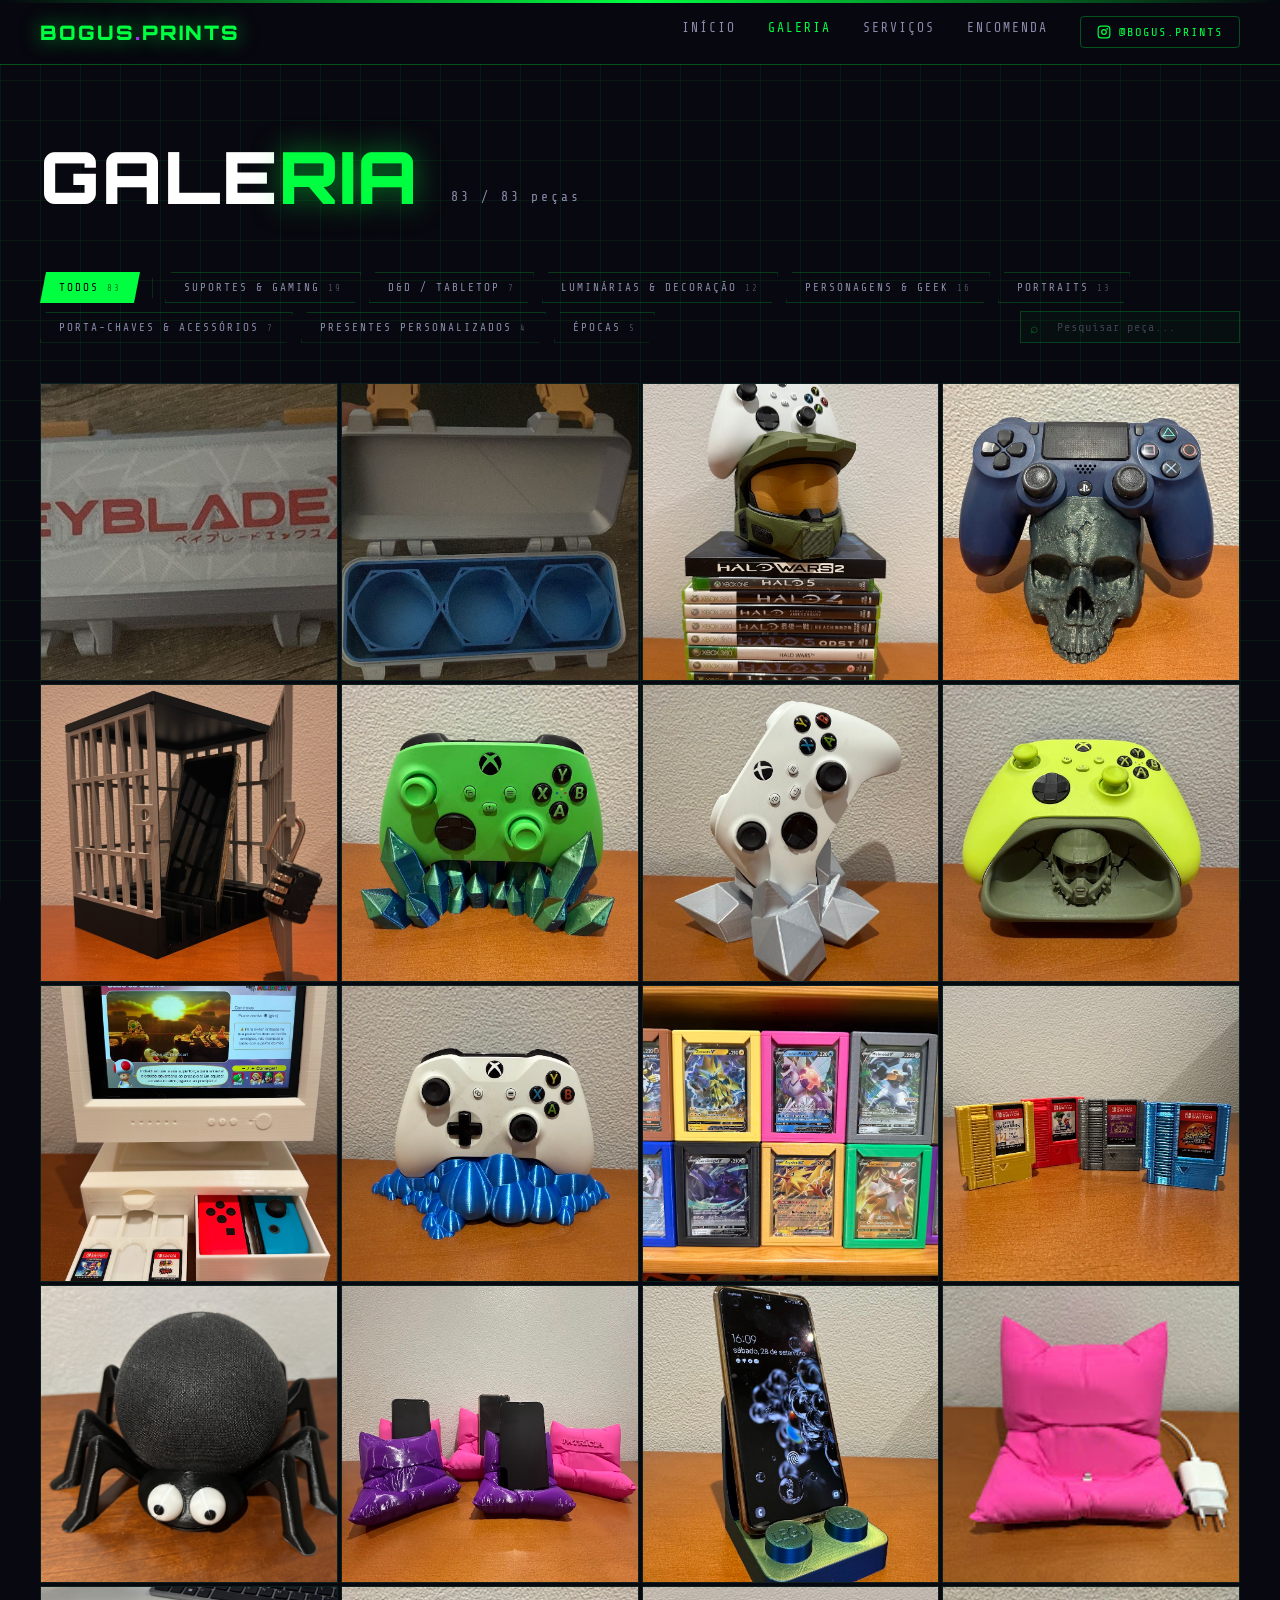
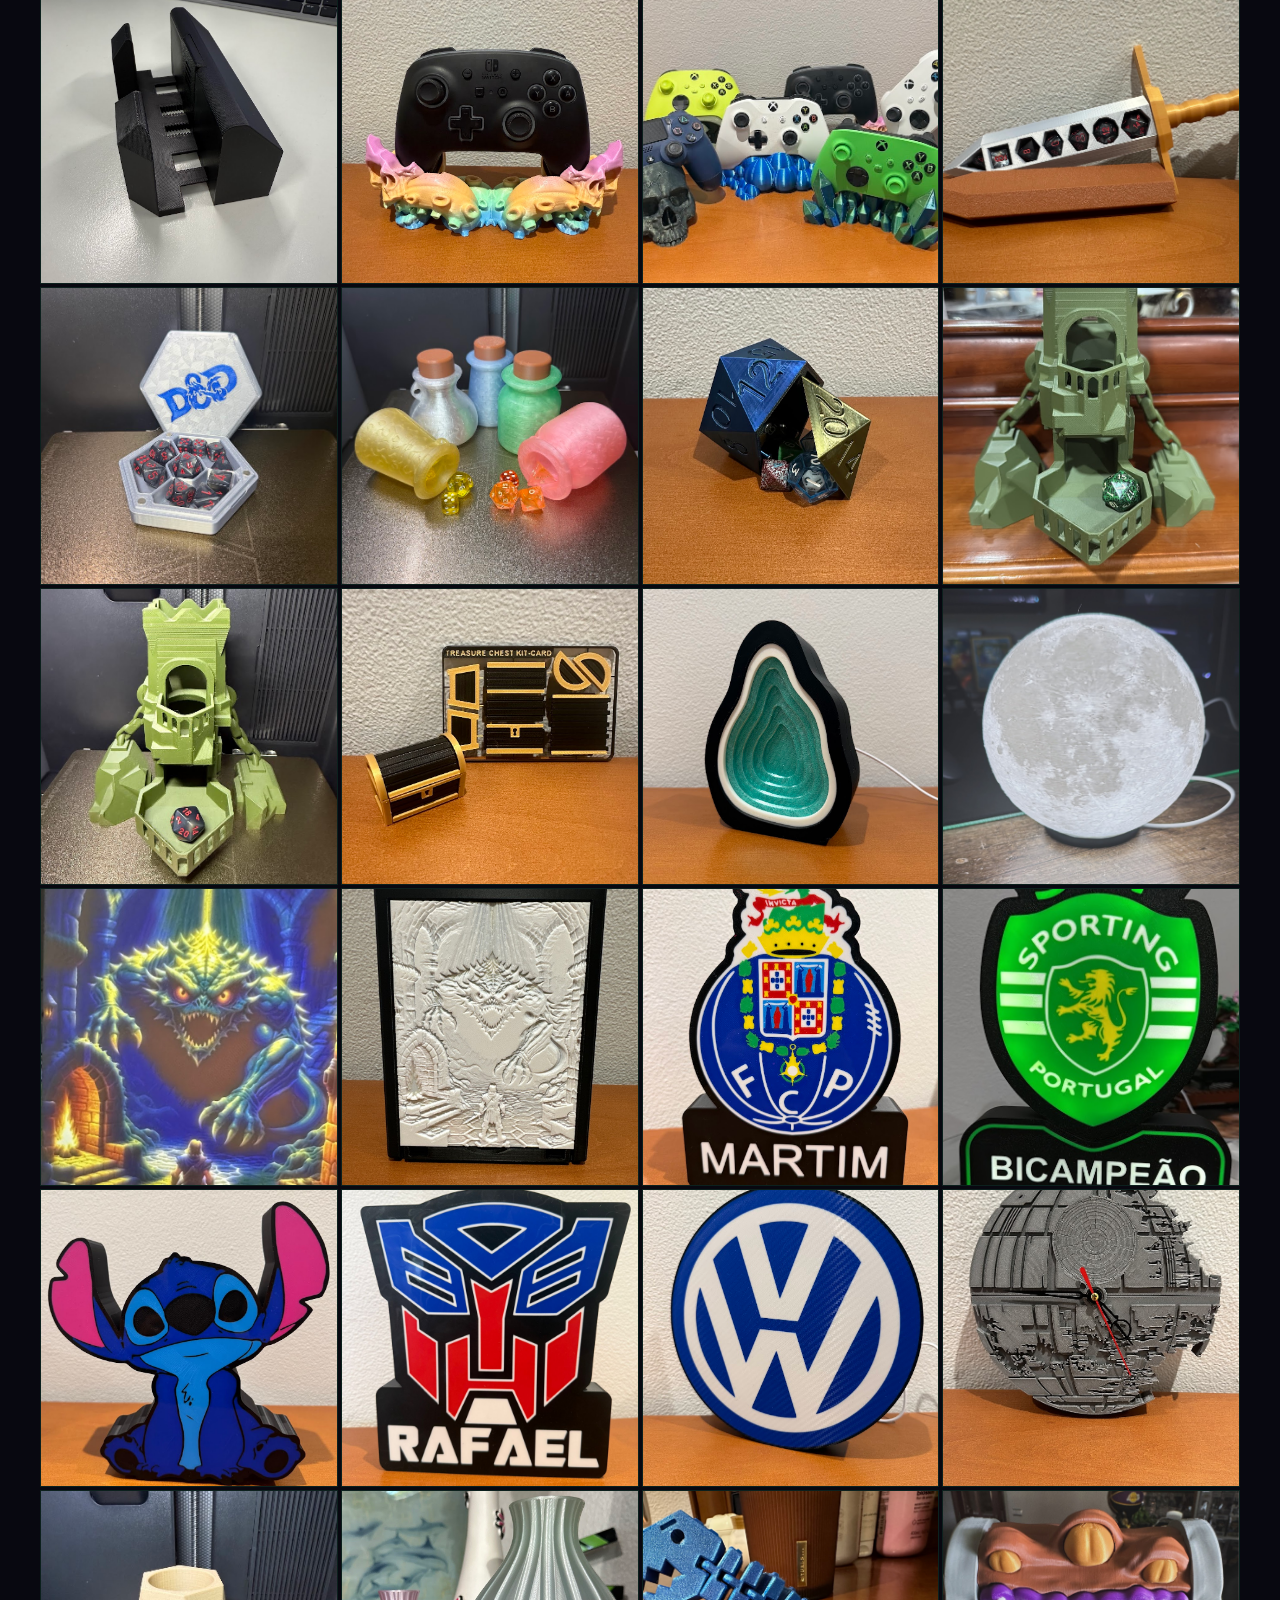
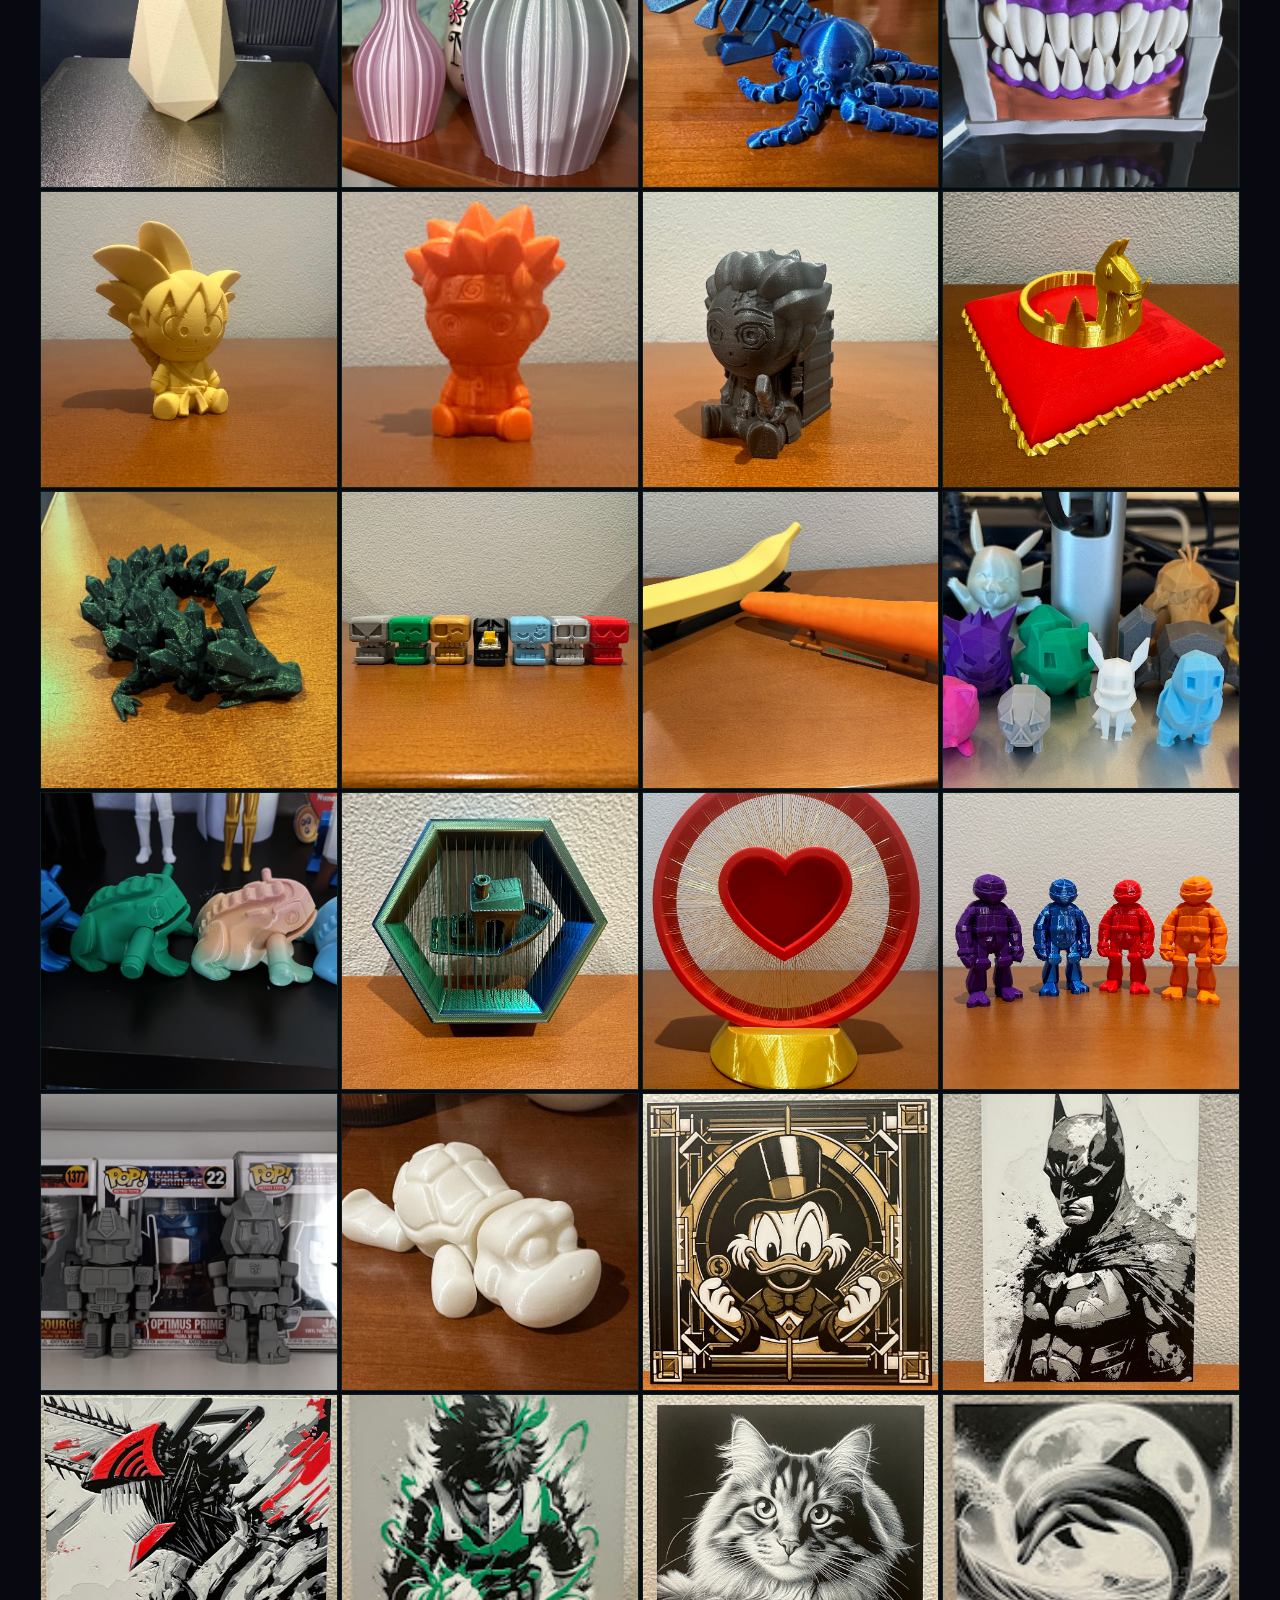
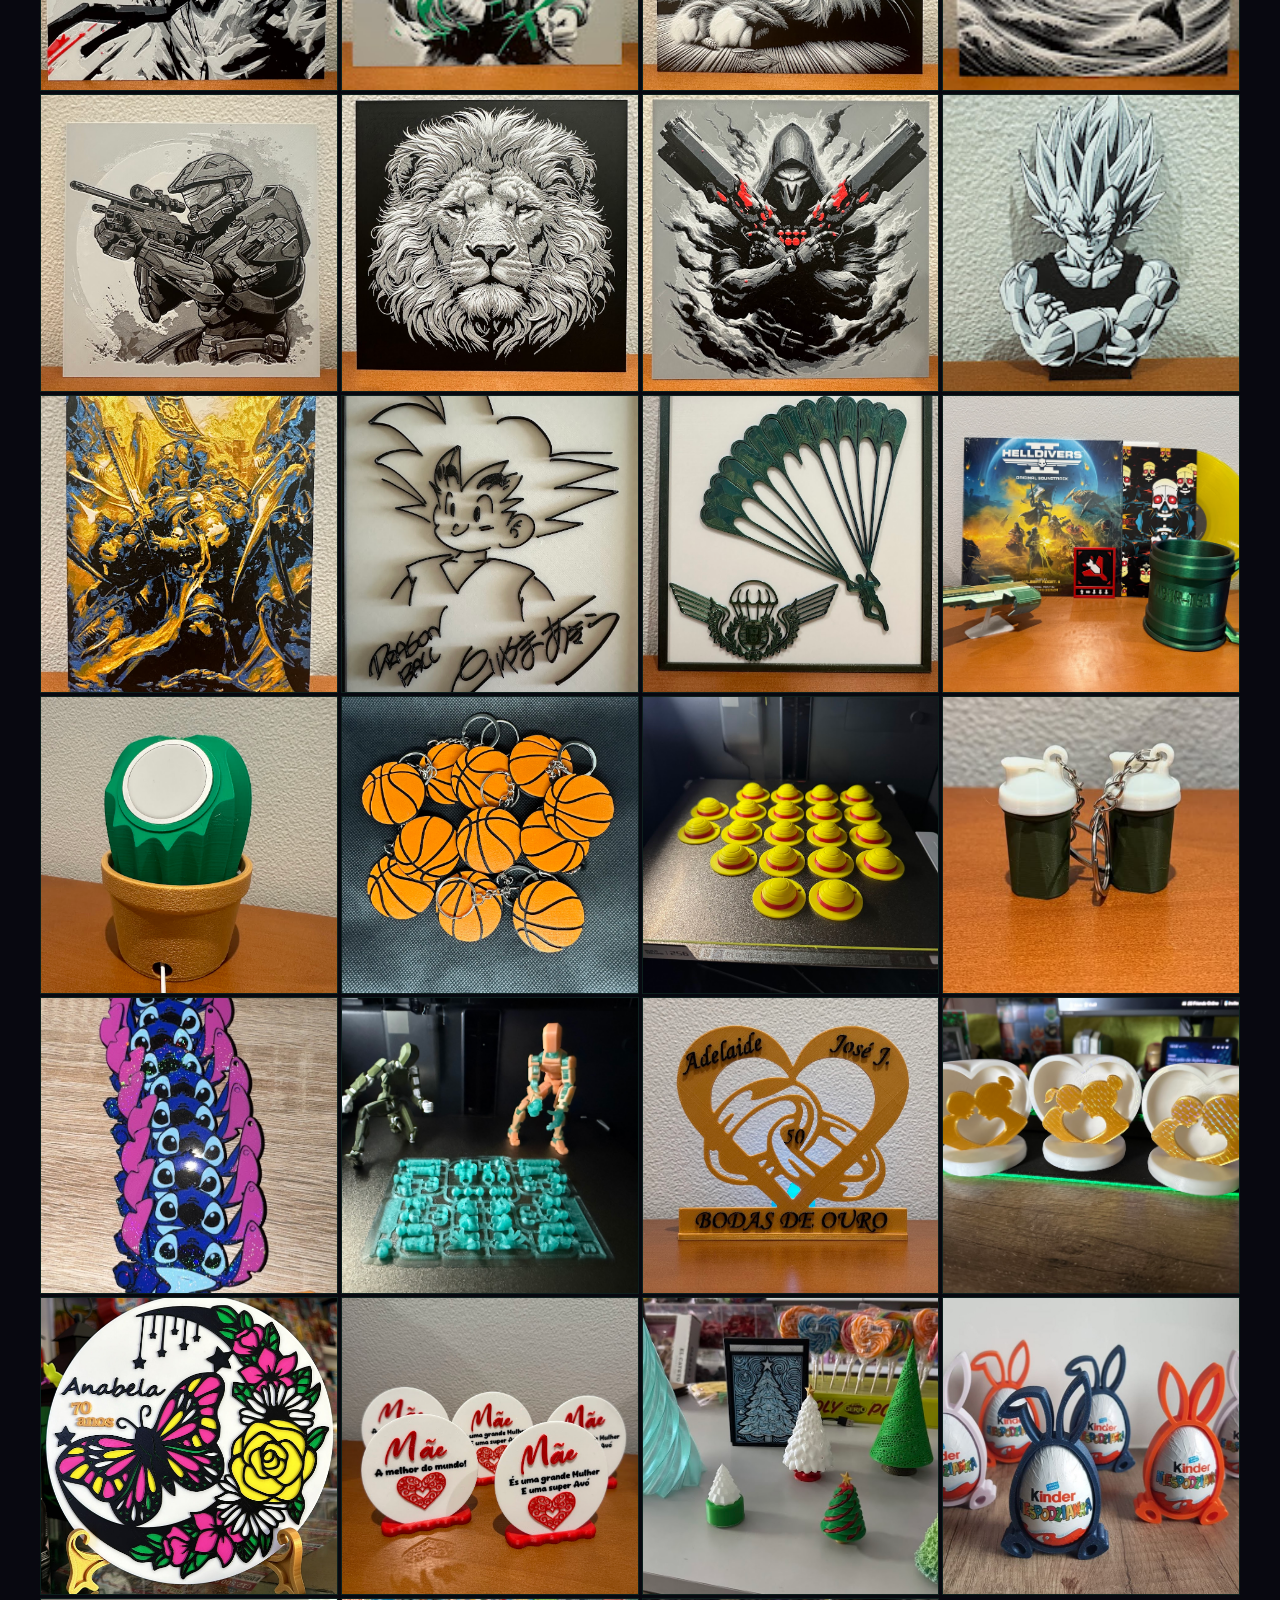
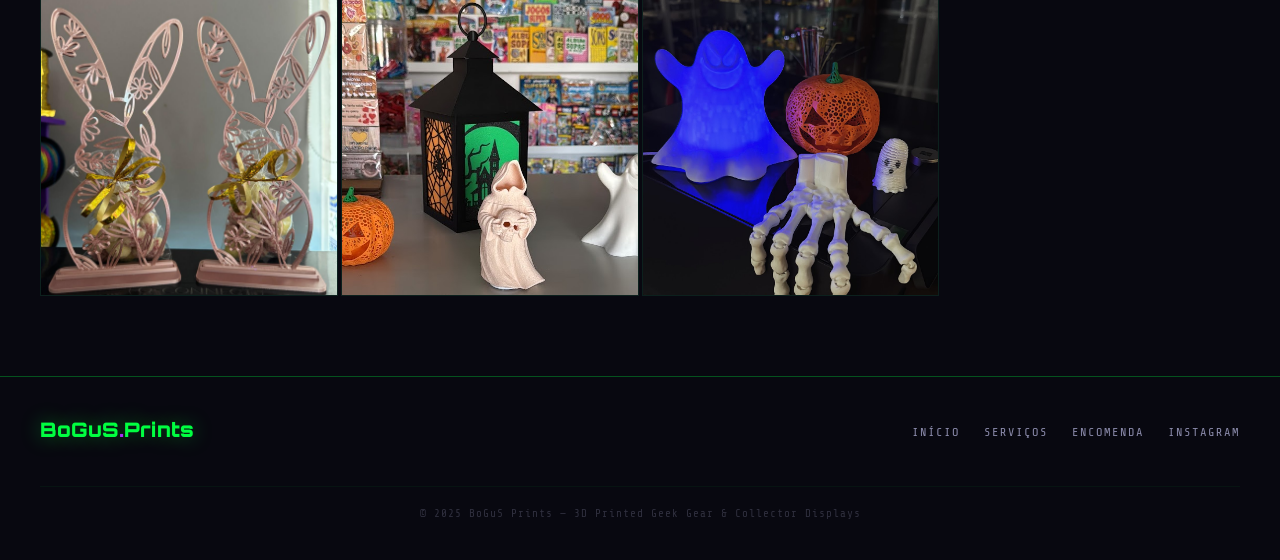
==== galeria.html @ c8125f7d "up" ====
<!DOCTYPE html>
<html lang="pt">
<head>
<meta charset="UTF-8">
<meta name="viewport" content="width=device-width, initial-scale=1.0">
<meta name="description" content="BoGuS Prints — Galeria completa de peças 3D. Suportes, luminárias, personagens, D&D e muito mais.">
<title>Galeria — BoGuS Prints</title>
<link href="https://fonts.googleapis.com/css2?family=Orbitron:wght@400;700;900&family=Share+Tech+Mono&family=Exo+2:wght@300;400;600&display=swap" rel="stylesheet">
<style>
  :root {
    --neon-green: #00FF41;
    --neon-purple: #B026FF;
    --dark-bg: #080810;
    --card-bg: #0d0d1a;
    --grid-color: rgba(0,255,65,0.07);
    --border-glow: rgba(0,255,65,0.3);
    --text-dim: #8a8aaa;
  }
  * { margin:0; padding:0; box-sizing:border-box; }
  html { scroll-behavior: smooth; }
  body {
    background: var(--dark-bg); color: #e0e0e0;
    font-family: 'Exo 2', sans-serif; min-height: 100vh; overflow-x: hidden;
  }
  body::before {
    content: ''; position: fixed; top:0; left:0; width:100%; height:100%;
    background-image: linear-gradient(var(--grid-color) 1px, transparent 1px), linear-gradient(90deg, var(--grid-color) 1px, transparent 1px);
    background-size: 40px 40px; pointer-events: none; z-index: 0;
  }
  body::after {
    content: ''; position: fixed; top:0; left:0; width:100%; height:3px;
    background: linear-gradient(90deg, transparent, var(--neon-green), transparent);
    animation: scan 4s linear infinite; pointer-events: none; z-index: 999;
  }
  @keyframes scan { 0%{top:0;opacity:1} 90%{opacity:.6} 100%{top:100vh;opacity:0} }

  /* NAV */
  nav {
    position: fixed; top:0; width:100%;
    display:flex; justify-content:space-between; align-items:center;
    padding:16px 40px; background:rgba(8,8,16,.92);
    border-bottom:1px solid var(--border-glow); backdrop-filter:blur(10px); z-index:100;
  }
  .nav-logo { font-family:'Orbitron',monospace; font-weight:900; font-size:20px; color:var(--neon-green); text-shadow:0 0 20px rgba(0,255,65,.6); letter-spacing:2px; text-decoration:none; }
  .nav-logo span { color:var(--neon-purple); }
  nav ul { display:flex; list-style:none; gap:32px; }
  nav a { font-family:'Share Tech Mono',monospace; color:var(--text-dim); text-decoration:none; font-size:13px; letter-spacing:2px; text-transform:uppercase; transition:color .2s; }
  nav a:hover, nav a.active { color:var(--neon-green); }
  .nav-ig { display:flex; align-items:center; gap:8px; padding:8px 16px; border:1px solid var(--border-glow); border-radius:4px; color:var(--neon-green) !important; font-size:12px !important; transition:background .2s !important; }
  .nav-ig:hover { background:rgba(0,255,65,.08) !important; }

  /* PAGE HEADER */
  .page-header {
    position:relative; z-index:1;
    padding:140px 40px 60px;
    max-width:1400px; margin:0 auto;
    display:flex; align-items:flex-end; gap:32px; flex-wrap:wrap;
  }
  .page-title { font-family:'Orbitron',monospace; font-weight:900; font-size:clamp(36px,6vw,72px); color:#fff; letter-spacing:2px; text-transform:uppercase; line-height:1; }
  .page-title span { color:var(--neon-green); text-shadow:0 0 30px rgba(0,255,65,.5); }
  .page-count { font-family:'Share Tech Mono',monospace; font-size:13px; color:var(--text-dim); letter-spacing:3px; padding-bottom:8px; }

  /* FILTROS */
  .filters-wrap {
    position:relative; z-index:1;
    max-width:1400px; margin:0 auto; padding:0 40px 40px;
    display:flex; gap:8px; flex-wrap:wrap; align-items:center;
  }
  .filter-btn {
    font-family:'Share Tech Mono',monospace; font-size:11px; letter-spacing:2px; text-transform:uppercase;
    padding:8px 18px; background:transparent; border:1px solid rgba(0,255,65,.2);
    color:var(--text-dim); cursor:pointer; transition:all .2s; white-space:nowrap;
    clip-path:polygon(6px 0%,100% 0%,calc(100% - 6px) 100%,0% 100%);
  }
  .filter-btn:hover { border-color:var(--border-glow); color:var(--neon-green); }
  .filter-btn.active { background:var(--neon-green); color:#000; border-color:var(--neon-green); }
  .filter-sep { width:1px; height:20px; background:rgba(0,255,65,.15); margin:0 4px; }
  .search-wrap { margin-left:auto; position:relative; }
  .search-input {
    font-family:'Share Tech Mono',monospace; font-size:12px; letter-spacing:1px;
    padding:8px 16px 8px 36px; background:rgba(0,255,65,.03);
    border:1px solid rgba(0,255,65,.2); color:#e0e0e0; outline:none;
    transition:border-color .2s; width:220px;
  }
  .search-input:focus { border-color:var(--border-glow); background:rgba(0,255,65,.05); }
  .search-input::placeholder { color:rgba(138,138,170,.4); }
  .search-icon { position:absolute; left:10px; top:50%; transform:translateY(-50%); color:rgba(0,255,65,.4); font-size:14px; pointer-events:none; }

  /* GRID */
  .gallery-wrap { position:relative; z-index:1; max-width:1400px; margin:0 auto; padding:0 40px 80px; }
  .gallery-grid {
    display:grid;
    grid-template-columns:repeat(auto-fill, minmax(280px,1fr));
    gap:3px;
  }
  .gallery-item {
    position:relative; background:var(--card-bg);
    border:1px solid rgba(0,255,65,.08);
    aspect-ratio:1; overflow:hidden; cursor:zoom-in;
    transition:border-color .3s, transform .2s;
  }
  .gallery-item:hover { border-color:var(--border-glow); z-index:2; }
  .gallery-item img { width:100%; height:100%; object-fit:cover; display:block; transition:transform .4s; }
  .gallery-item:hover img { transform:scale(1.07); }
  .gallery-overlay {
    position:absolute; inset:0; background:rgba(8,8,16,.88);
    display:flex; flex-direction:column; align-items:center; justify-content:center; gap:6px;
    opacity:0; transition:opacity .3s;
  }
  .gallery-item:hover .gallery-overlay { opacity:1; }
  .overlay-cat {
    font-family:'Share Tech Mono',monospace; font-size:10px;
    color:var(--neon-purple); letter-spacing:3px; text-transform:uppercase;
  }
  .overlay-title {
    font-family:'Orbitron',monospace; font-size:13px;
    color:var(--neon-green); letter-spacing:1px; text-transform:uppercase;
    text-align:center; padding:0 16px;
  }
  .overlay-hint { font-family:'Share Tech Mono',monospace; font-size:10px; color:rgba(138,138,170,.5); letter-spacing:1px; margin-top:6px; }

  /* SEM RESULTADOS */
  .no-results {
    grid-column:1/-1; display:flex; flex-direction:column;
    align-items:center; justify-content:center; padding:80px 20px; gap:16px;
  }
  .no-results-icon { font-family:'Orbitron',monospace; font-size:40px; color:rgba(0,255,65,.1); }
  .no-results-text { font-family:'Share Tech Mono',monospace; font-size:13px; color:var(--text-dim); letter-spacing:2px; text-transform:uppercase; }

  /* LIGHTBOX */
  .lightbox {
    display:none; position:fixed; inset:0; z-index:500;
    background:rgba(8,8,16,.97); align-items:center; justify-content:center; flex-direction:column; gap:24px;
  }
  .lightbox.open { display:flex; }
  .lightbox-img-wrap { position:relative; max-width:90vw; max-height:78vh; }
  .lightbox img { max-width:90vw; max-height:78vh; object-fit:contain; border:1px solid var(--border-glow); display:block; }
  .lightbox-nav {
    position:absolute; top:50%; transform:translateY(-50%);
    background:rgba(8,8,16,.8); border:1px solid var(--border-glow);
    color:var(--neon-green); font-size:20px; padding:12px 16px;
    cursor:pointer; transition:background .2s; font-family:'Orbitron',monospace;
  }
  .lightbox-nav:hover { background:rgba(0,255,65,.1); }
  .lightbox-prev { left:-56px; }
  .lightbox-next { right:-56px; }
  .lightbox-info { text-align:center; }
  .lightbox-title { font-family:'Orbitron',monospace; font-size:16px; color:var(--neon-green); letter-spacing:2px; text-transform:uppercase; }
  .lightbox-cat { font-family:'Share Tech Mono',monospace; font-size:12px; color:var(--neon-purple); letter-spacing:2px; text-transform:uppercase; margin-top:4px; }
  .lightbox-counter { font-family:'Share Tech Mono',monospace; font-size:11px; color:var(--text-dim); letter-spacing:2px; margin-top:4px; }
  .lightbox-close { position:absolute; top:24px; right:32px; font-family:'Orbitron',monospace; font-size:20px; color:var(--text-dim); cursor:pointer; background:none; border:none; transition:color .2s; z-index:10; }
  .lightbox-close:hover { color:var(--neon-green); }

  /* FOOTER */
  footer {
    position:relative; z-index:1; border-top:1px solid var(--border-glow);
    padding:40px; display:flex; justify-content:space-between; align-items:center; flex-wrap:wrap; gap:24px;
  }
  .footer-logo { font-family:'Orbitron',monospace; font-weight:900; font-size:20px; color:var(--neon-green); text-shadow:0 0 20px rgba(0,255,65,.4); text-decoration:none; }
  .footer-logo span { color:var(--neon-purple); }
  .footer-links { display:flex; gap:24px; list-style:none; flex-wrap:wrap; }
  .footer-links a { font-family:'Share Tech Mono',monospace; font-size:12px; color:var(--text-dim); text-decoration:none; letter-spacing:2px; text-transform:uppercase; transition:color .2s; }
  .footer-links a:hover { color:var(--neon-green); }
  .footer-copy { font-family:'Share Tech Mono',monospace; font-size:11px; color:rgba(138,138,170,.3); letter-spacing:1px; width:100%; text-align:center; margin-top:20px; border-top:1px solid rgba(0,255,65,.05); padding-top:20px; }

  @media(max-width:768px) {
    nav { padding:12px 20px; } nav ul { display:none; }
    .page-header { padding:120px 20px 40px; }
    .filters-wrap { padding:0 20px 32px; }
    .search-wrap { margin-left:0; width:100%; }
    .search-input { width:100%; }
    .gallery-wrap { padding:0 20px 60px; }
    .gallery-grid { grid-template-columns:repeat(2,1fr); }
    .lightbox-prev { left:-8px; } .lightbox-next { right:-8px; }
    footer { padding:28px 20px; }
  }
  @media(max-width:480px) {
    .gallery-grid { grid-template-columns:1fr; }
  }
</style>
</head>
<body>

<nav>
  <a href="index.html" class="nav-logo">BoGuS<span>.</span>Prints</a>
  <ul>
    <li><a href="index.html">Início</a></li>
    <li><a href="galeria.html" class="active">Galeria</a></li>
    <li><a href="index.html#servicos">Serviços</a></li>
    <li><a href="index.html#encomenda">Encomenda</a></li>
    <li>
      <a href="https://www.instagram.com/bogus.prints/" target="_blank" rel="noopener" class="nav-ig">
        <svg width="14" height="14" viewBox="0 0 24 24" fill="none" stroke="currentColor" stroke-width="2"><rect x="2" y="2" width="20" height="20" rx="5"/><circle cx="12" cy="12" r="4"/><circle cx="17.5" cy="6.5" r="1.5" fill="currentColor" stroke="none"/></svg>
        @bogus.prints
      </a>
    </li>
  </ul>
</nav>

<div class="page-header">
  <div>
    <div class="page-title">Gale<span>ria</span></div>
  </div>
  <div class="page-count" id="page-count">A carregar...</div>
</div>

<div class="filters-wrap" id="filters-wrap">
  <div class="gallery-status" style="font-family:'Share Tech Mono',monospace;font-size:12px;color:var(--text-dim);">A carregar filtros...</div>
</div>

<div class="gallery-wrap">
  <div class="gallery-grid" id="gallery-grid">
    <div style="grid-column:1/-1;padding:80px;text-align:center;font-family:'Share Tech Mono',monospace;font-size:13px;color:var(--text-dim);letter-spacing:2px;">A carregar galeria...</div>
  </div>
</div>

<footer>
  <a href="index.html" class="footer-logo">BoGuS<span>.</span>Prints</a>
  <ul class="footer-links">
    <li><a href="index.html">Início</a></li>
    <li><a href="index.html#servicos">Serviços</a></li>
    <li><a href="index.html#encomenda">Encomenda</a></li>
    <li><a href="https://www.instagram.com/bogus.prints/" target="_blank" rel="noopener">Instagram</a></li>
  </ul>
  <p class="footer-copy">© 2025 BoGuS Prints — 3D Printed Geek Gear &amp; Collector Displays</p>
</footer>

<!-- LIGHTBOX -->
<div class="lightbox" id="lightbox">
  <button class="lightbox-close" onclick="closeLightbox()">✕</button>
  <div class="lightbox-img-wrap">
    <img id="lightbox-img" src="" alt="">
    <button class="lightbox-nav lightbox-prev" onclick="navLightbox(-1)">‹</button>
    <button class="lightbox-nav lightbox-next" onclick="navLightbox(1)">›</button>
  </div>
  <div class="lightbox-info">
    <div class="lightbox-title" id="lightbox-title"></div>
    <div class="lightbox-cat" id="lightbox-cat"></div>
    <div class="lightbox-counter" id="lightbox-counter"></div>
  </div>
</div>

<script>
let todosItens = [];
let itensFiltrados = [];
let categoriaActiva = 'Todos';
let termoPesquisa = '';
let lightboxIndex = 0;

const CATEGORIAS_ORDEM = [
  'Todos',
  'Suportes & Gaming',
  'D&D / Tabletop',
  'Luminárias & Decoração',
  'Personagens & Geek',
  'Portraits',
  'Porta-chaves & Acessórios',
  'Presentes Personalizados',
  'Épocas'
];

async function init() {
  try {
    const res = await fetch('galeria.json');
    if (!res.ok) throw new Error();
    todosItens = await res.json();
  } catch {
    document.getElementById('gallery-grid').innerHTML =
      '<div style="grid-column:1/-1;padding:80px;text-align:center;font-family:\'Share Tech Mono\',monospace;font-size:13px;color:rgba(255,80,80,.6);letter-spacing:2px;">galeria.json não encontrado.</div>';
    return;
  }
  construirFiltros();
  aplicarFiltros();
}

function construirFiltros() {
  const wrap = document.getElementById('filters-wrap');
  const cats = CATEGORIAS_ORDEM.filter(c => c === 'Todos' || todosItens.some(i => i.categoria === c));

  let html = '';
  cats.forEach((cat, idx) => {
    if (idx === 1) html += '<div class="filter-sep"></div>';
    const count = cat === 'Todos' ? todosItens.length : todosItens.filter(i => i.categoria === cat).length;
    html += `<button class="filter-btn${cat === 'Todos' ? ' active' : ''}" onclick="filtrar('${cat.replace(/'/g,"\\'")}')">
      ${cat} <span style="opacity:.5;font-size:9px;">${count}</span>
    </button>`;
  });

  html += `<div class="search-wrap">
    <span class="search-icon">⌕</span>
    <input type="text" class="search-input" id="search-input" placeholder="Pesquisar peça..." oninput="pesquisar(this.value)">
  </div>`;

  wrap.innerHTML = html;
}

function filtrar(cat) {
  categoriaActiva = cat;
  document.querySelectorAll('.filter-btn').forEach(btn => {
    btn.classList.toggle('active', btn.textContent.trim().startsWith(cat));
  });
  aplicarFiltros();
}

function pesquisar(termo) {
  termoPesquisa = termo.toLowerCase().trim();
  aplicarFiltros();
}

function aplicarFiltros() {
  itensFiltrados = todosItens.filter(item => {
    const catOk = categoriaActiva === 'Todos' || item.categoria === categoriaActiva;
    const searchOk = !termoPesquisa ||
      item.titulo.toLowerCase().includes(termoPesquisa) ||
      item.categoria.toLowerCase().includes(termoPesquisa);
    return catOk && searchOk;
  });

  document.getElementById('page-count').textContent =
    itensFiltrados.length + ' / ' + todosItens.length + ' peças';

  renderGrid();
}

function renderGrid() {
  const grid = document.getElementById('gallery-grid');

  if (!itensFiltrados.length) {
    grid.innerHTML = `<div class="no-results">
      <div class="no-results-icon">◈</div>
      <div class="no-results-text">Nenhuma peça encontrada</div>
    </div>`;
    return;
  }

  grid.innerHTML = '';
  itensFiltrados.forEach((item, idx) => {
    const div = document.createElement('div');
    div.className = 'gallery-item';
    div.innerHTML = `
      <img src="img/${item.ficheiro}" alt="${item.titulo}" loading="lazy"
           onerror="this.parentElement.style.opacity='.3'">
      <div class="gallery-overlay">
        <span class="overlay-cat">${item.categoria}</span>
        <span class="overlay-title">${item.titulo}</span>
        <span class="overlay-hint">clica para ampliar</span>
      </div>`;
    div.addEventListener('click', () => abrirLightbox(idx));
    grid.appendChild(div);
  });
}

function abrirLightbox(idx) {
  lightboxIndex = idx;
  actualizarLightbox();
  document.getElementById('lightbox').classList.add('open');
  document.body.style.overflow = 'hidden';
}

function actualizarLightbox() {
  const item = itensFiltrados[lightboxIndex];
  document.getElementById('lightbox-img').src = 'img/' + item.ficheiro;
  document.getElementById('lightbox-img').alt = item.titulo;
  document.getElementById('lightbox-title').textContent = item.titulo;
  document.getElementById('lightbox-cat').textContent = item.categoria;
  document.getElementById('lightbox-counter').textContent =
    (lightboxIndex + 1) + ' / ' + itensFiltrados.length;
}

function navLightbox(dir) {
  lightboxIndex = (lightboxIndex + dir + itensFiltrados.length) % itensFiltrados.length;
  actualizarLightbox();
}

function closeLightbox() {
  document.getElementById('lightbox').classList.remove('open');
  document.getElementById('lightbox-img').src = '';
  document.body.style.overflow = '';
}

document.getElementById('lightbox').addEventListener('click', e => {
  if (e.target === document.getElementById('lightbox')) closeLightbox();
});

document.addEventListener('keydown', e => {
  if (!document.getElementById('lightbox').classList.contains('open')) return;
  if (e.key === 'Escape') closeLightbox();
  if (e.key === 'ArrowRight') navLightbox(1);
  if (e.key === 'ArrowLeft') navLightbox(-1);
});

init();
</script>
</body>
</html>
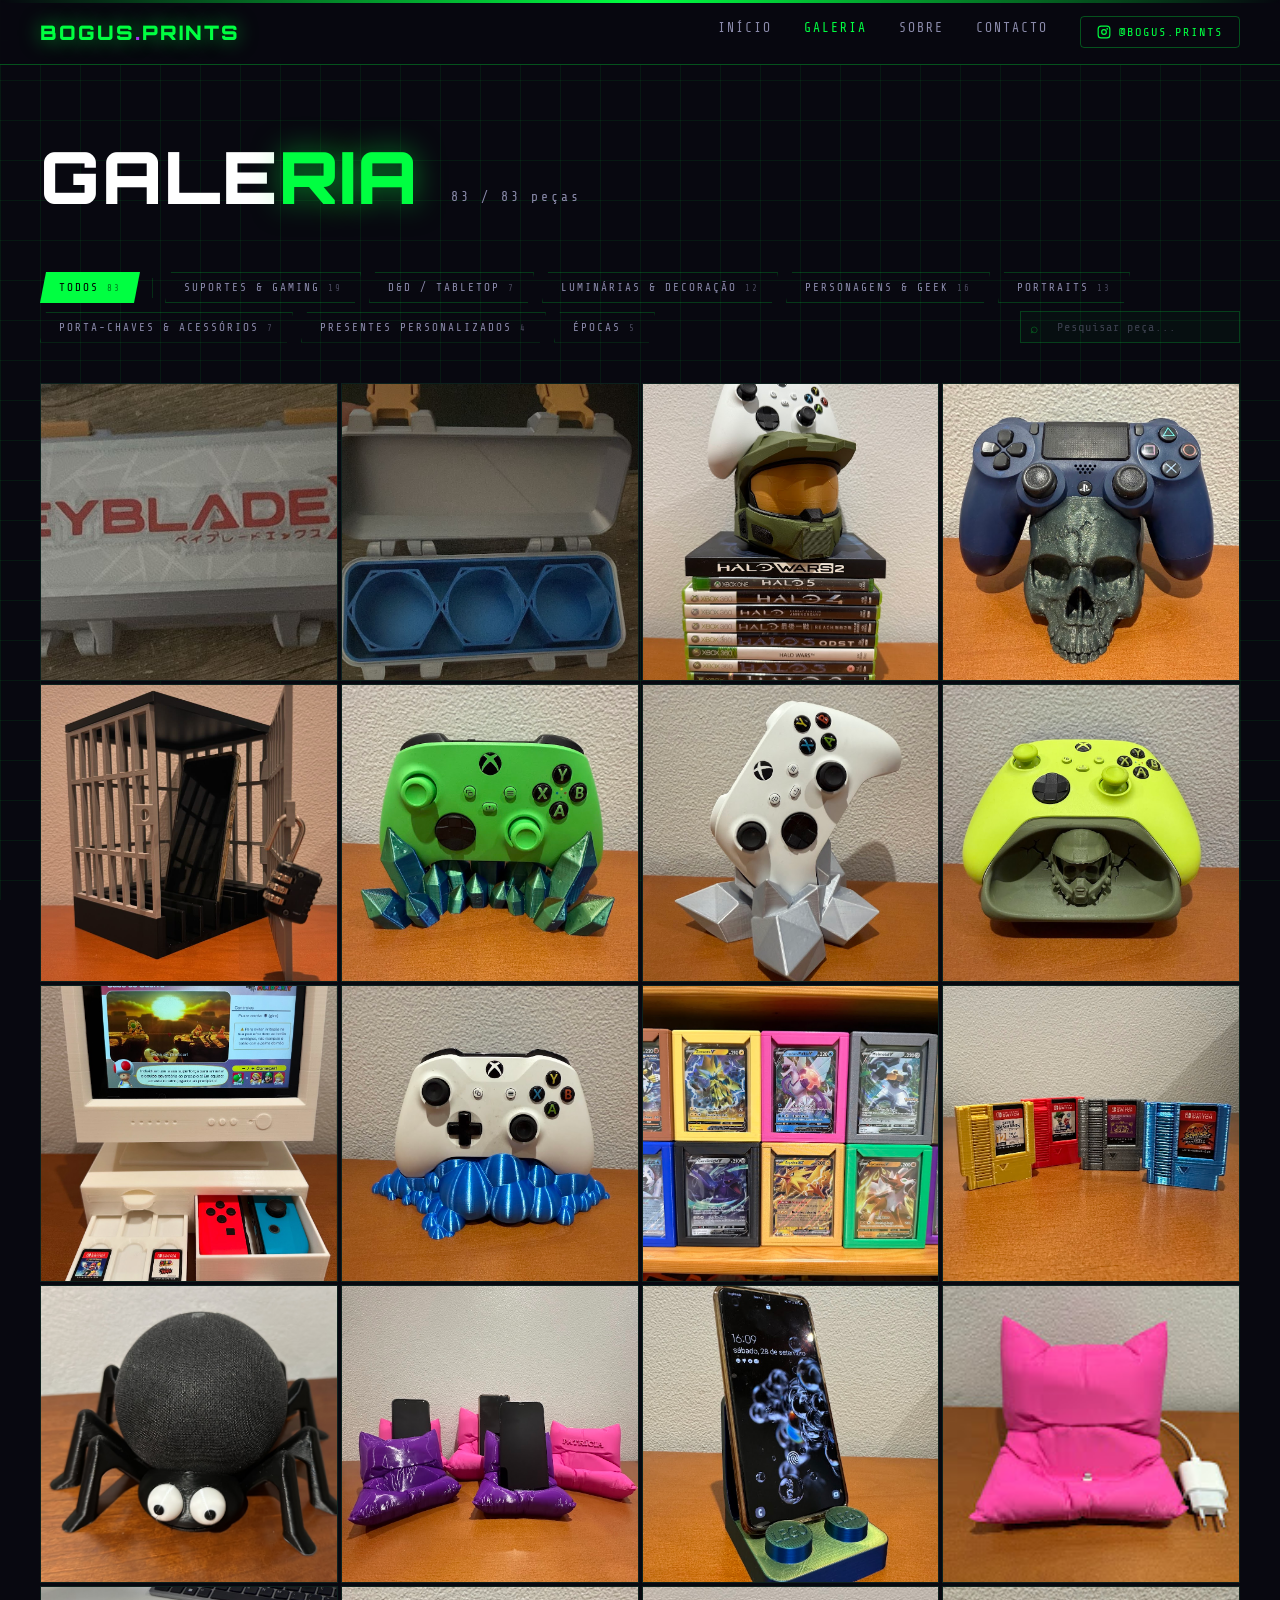
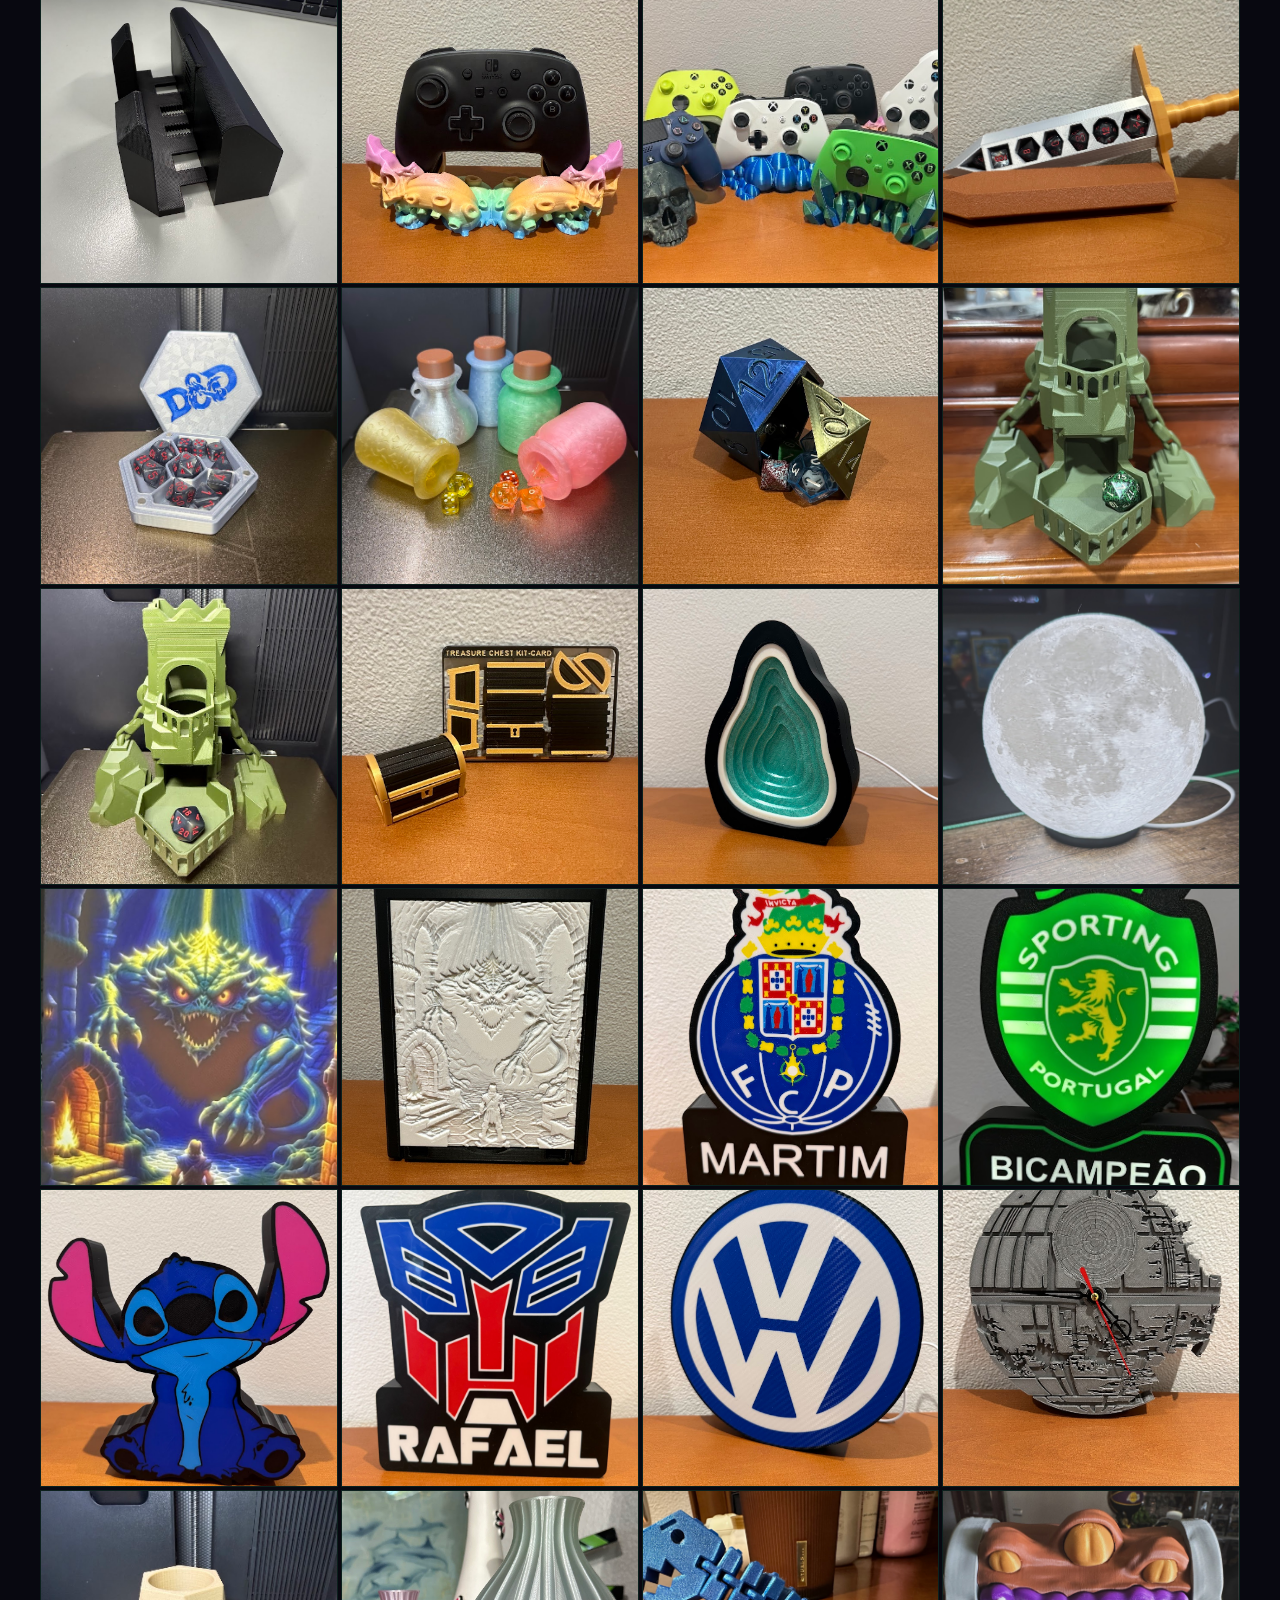
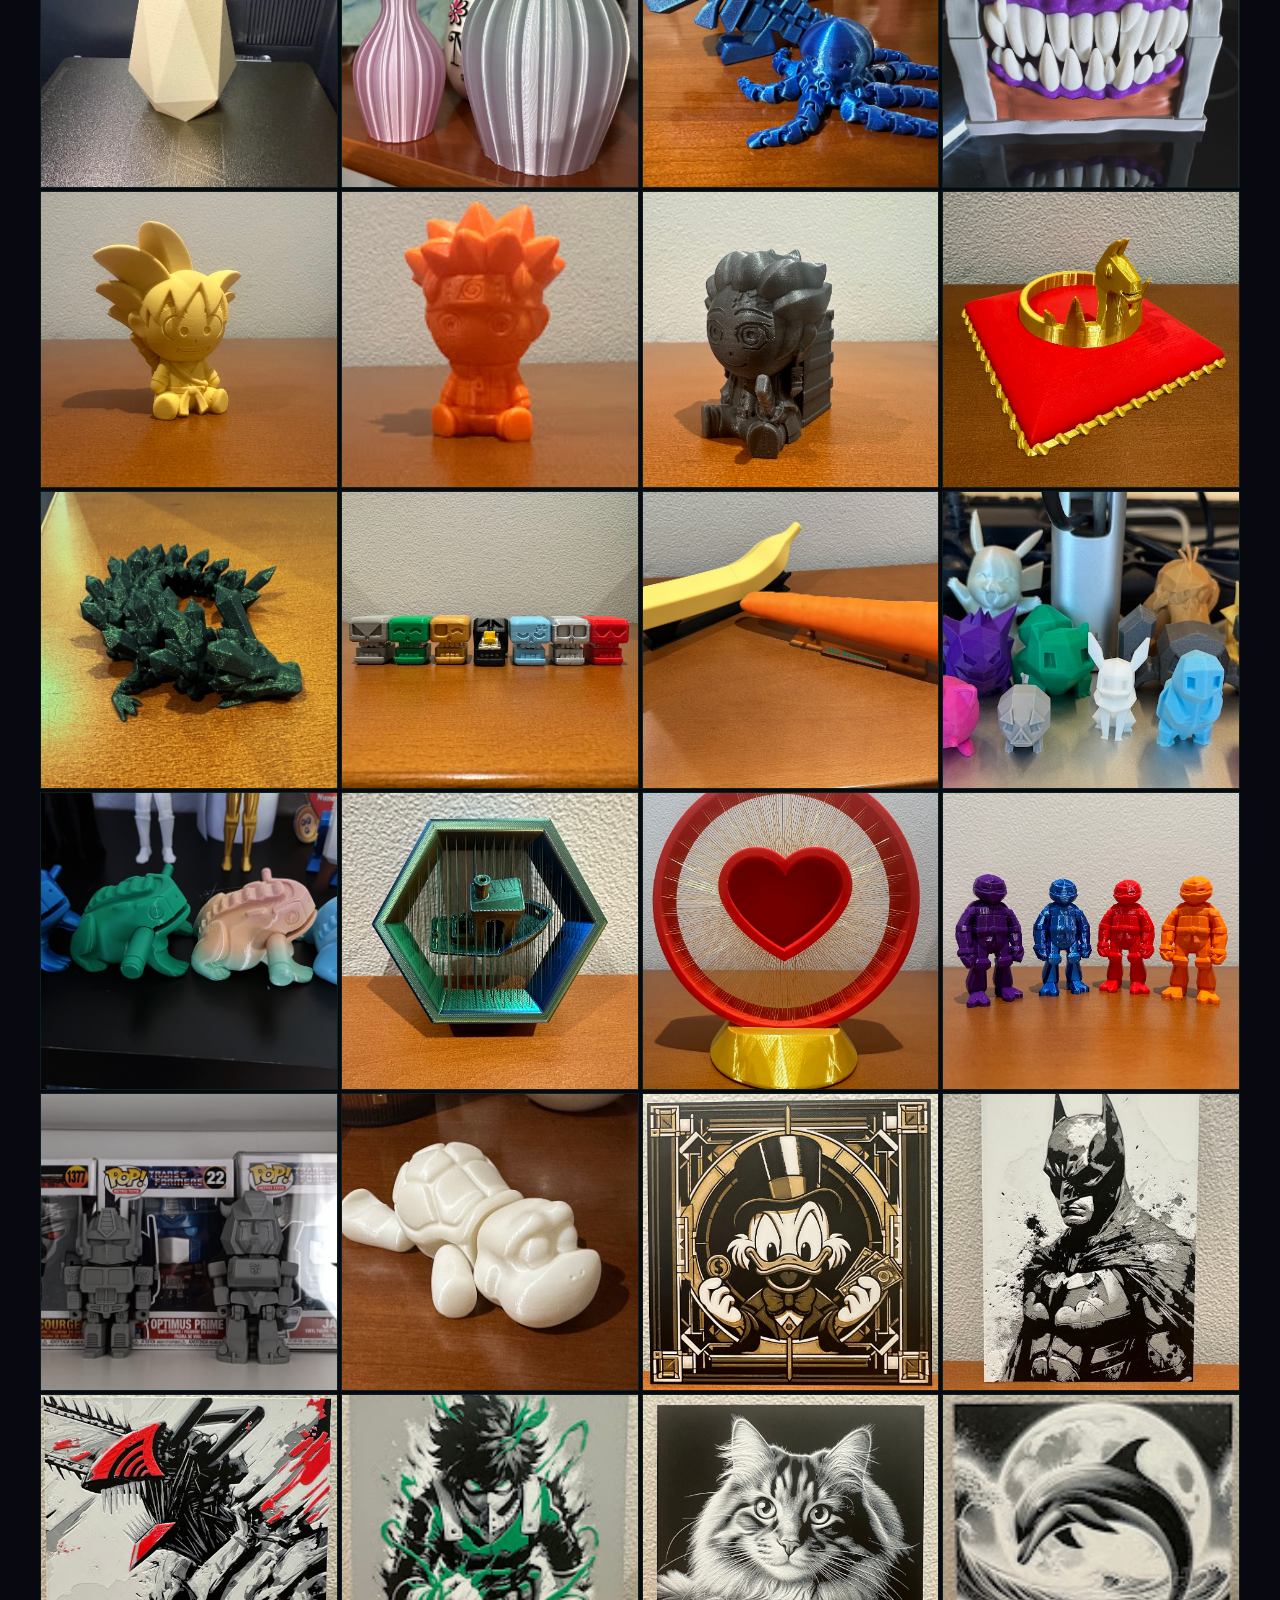
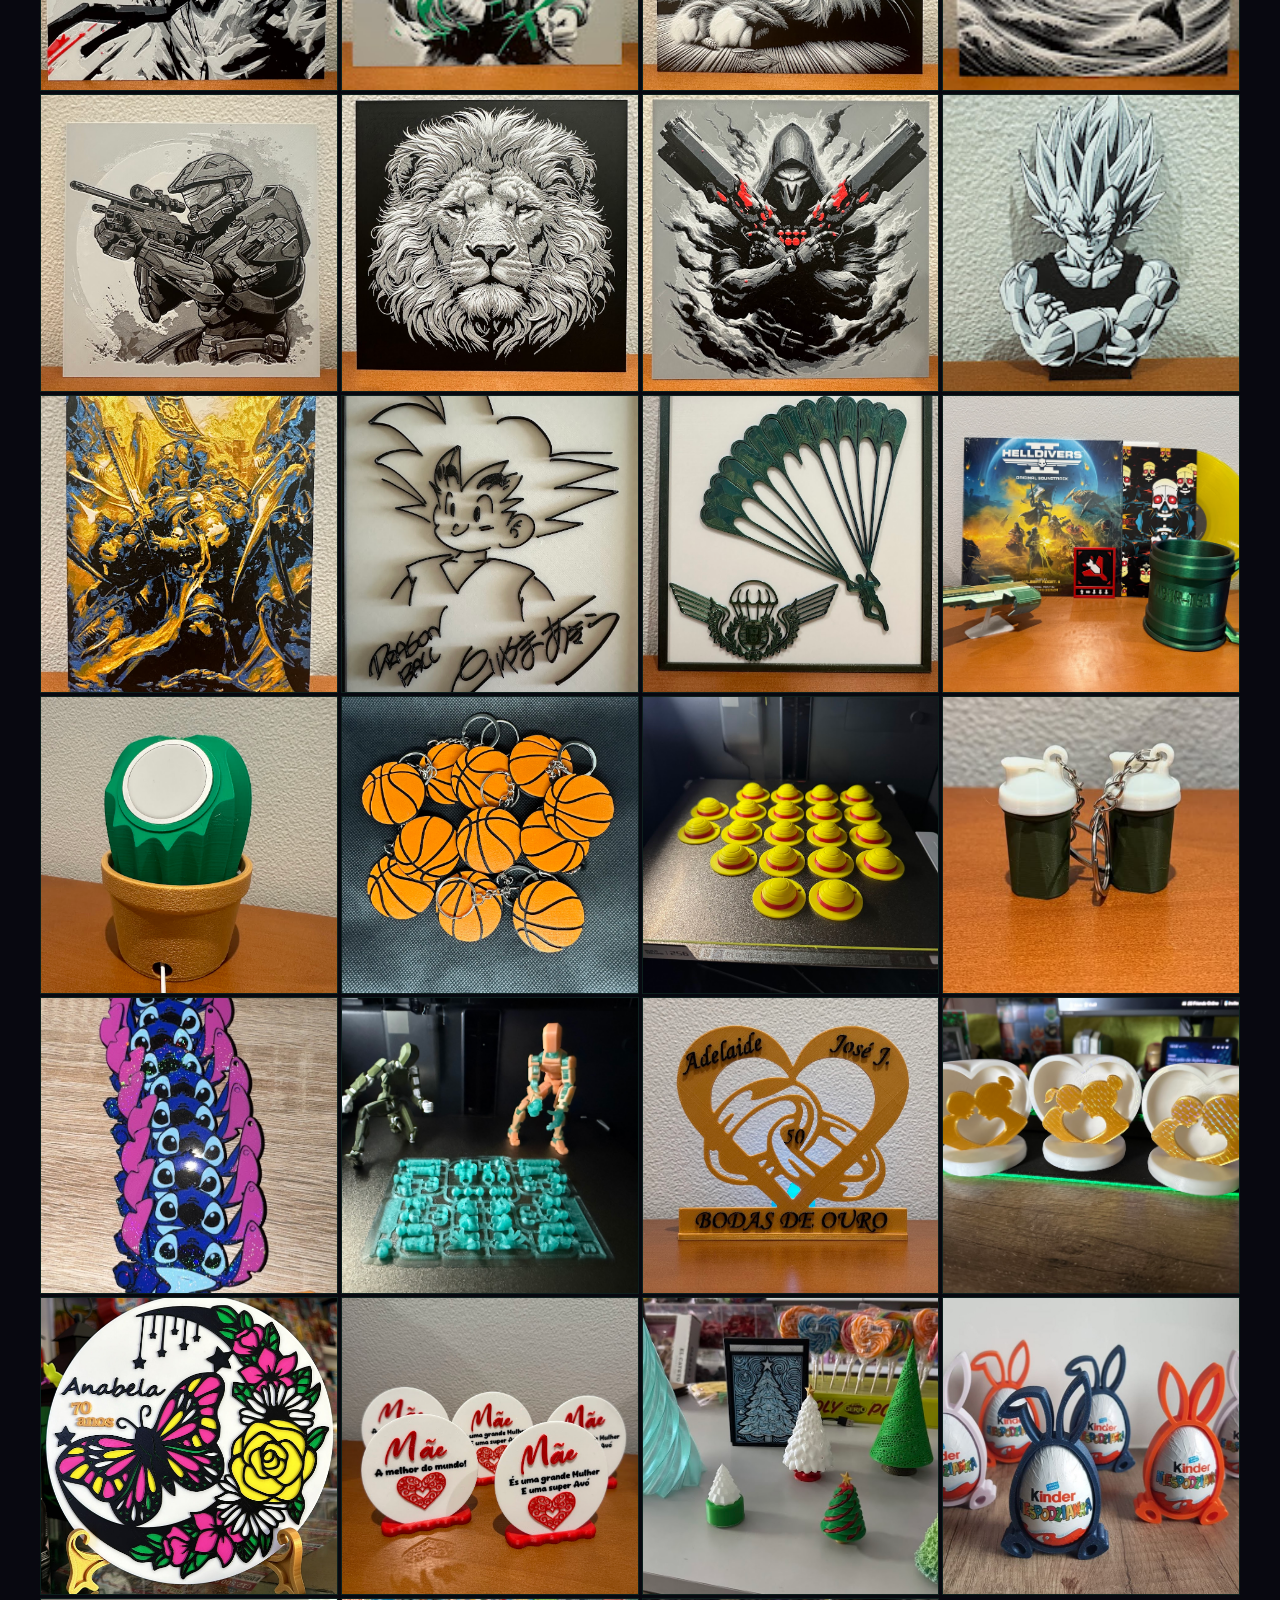
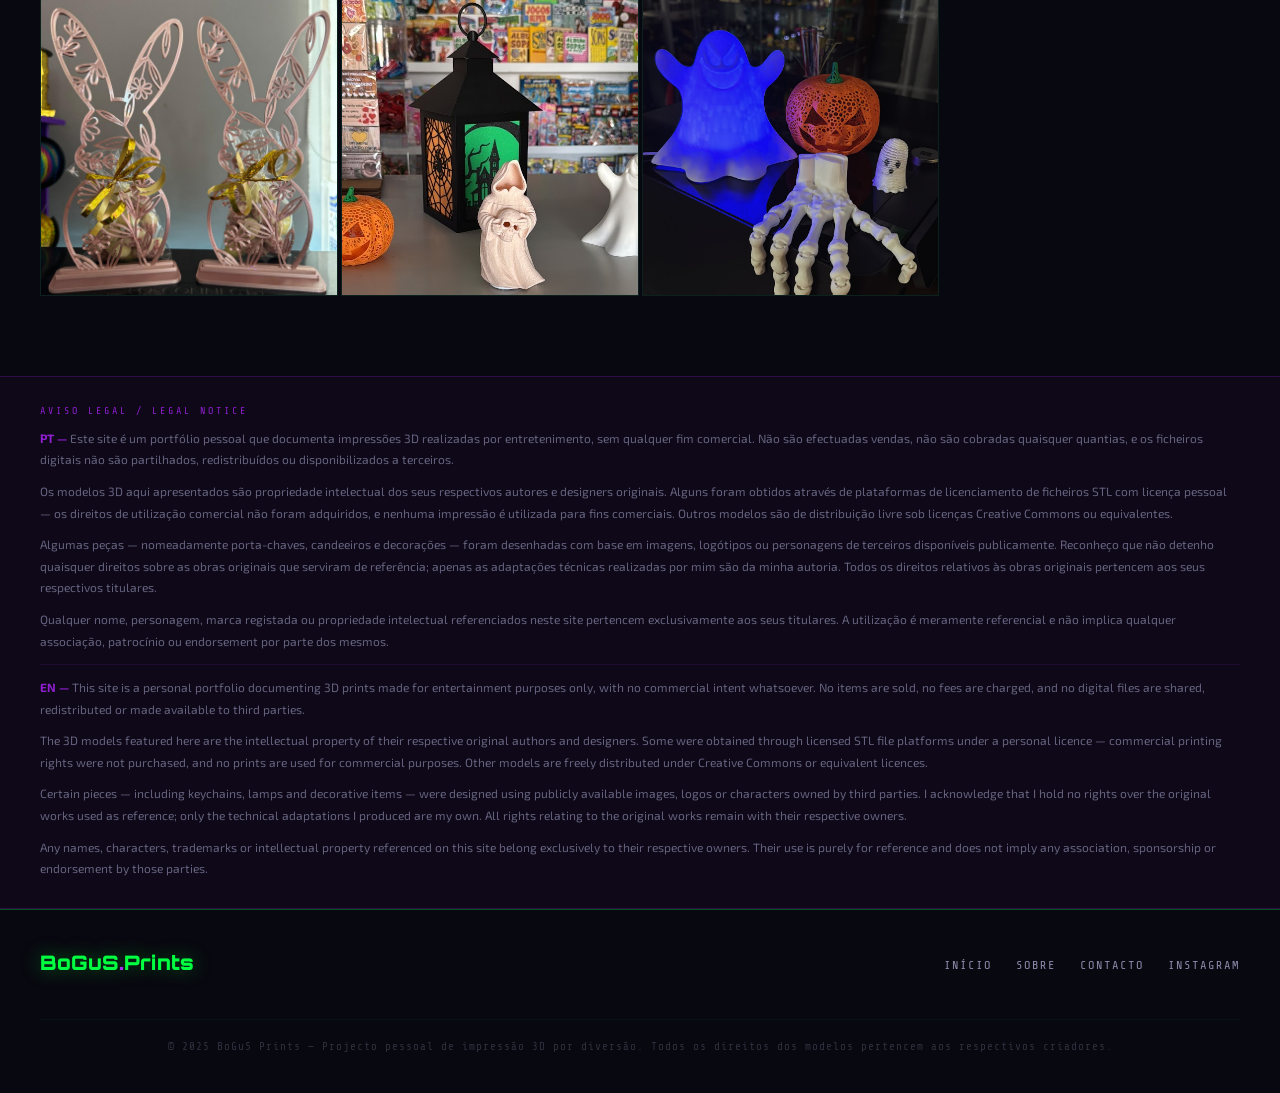
==== commit f0c350b1: "Add files via upload" ====
--- a/galeria.html
+++ b/galeria.html
@@ -151,6 +151,14 @@
   .lightbox-close { position:absolute; top:24px; right:32px; font-family:'Orbitron',monospace; font-size:20px; color:var(--text-dim); cursor:pointer; background:none; border:none; transition:color .2s; z-index:10; }
   .lightbox-close:hover { color:var(--neon-green); }
 
+  /* DISCLAIMER */
+  .disclaimer-bar{position:relative;z-index:1;background:rgba(176,38,255,.04);border-top:1px solid rgba(176,38,255,.2);border-bottom:1px solid rgba(176,38,255,.2);padding:28px 40px}
+  .disclaimer-inner{max-width:1400px;margin:0 auto}
+  .disclaimer-label{font-family:'Share Tech Mono',monospace;font-size:10px;color:var(--neon-purple);letter-spacing:3px;text-transform:uppercase;margin-bottom:12px;opacity:.8}
+  .disclaimer-text{font-family:'Exo 2',sans-serif;font-size:12px;color:rgba(138,138,170,.7);line-height:1.8;margin-bottom:10px}
+  .disclaimer-text:last-child{margin-bottom:0}
+  .disclaimer-divider{width:100%;height:1px;background:rgba(176,38,255,.1);margin:12px 0}
+
   /* FOOTER */
   footer {
     position:relative; z-index:1; border-top:1px solid var(--border-glow);
@@ -186,8 +194,8 @@
   <ul>
     <li><a href="index.html">Início</a></li>
     <li><a href="galeria.html" class="active">Galeria</a></li>
-    <li><a href="index.html#servicos">Serviços</a></li>
-    <li><a href="index.html#encomenda">Encomenda</a></li>
+    <li><a href="index.html#sobre">Sobre</a></li>
+    <li><a href="index.html#contacto">Contacto</a></li>
     <li>
       <a href="https://www.instagram.com/bogus.prints/" target="_blank" rel="noopener" class="nav-ig">
         <svg width="14" height="14" viewBox="0 0 24 24" fill="none" stroke="currentColor" stroke-width="2"><rect x="2" y="2" width="20" height="20" rx="5"/><circle cx="12" cy="12" r="4"/><circle cx="17.5" cy="6.5" r="1.5" fill="currentColor" stroke="none"/></svg>
@@ -214,15 +222,51 @@
   </div>
 </div>
 
+<div class="disclaimer-bar">
+  <div class="disclaimer-inner">
+    <div class="disclaimer-label">Aviso Legal / Legal Notice</div>
+
+    <p class="disclaimer-text">
+      <strong style="color:rgba(176,38,255,.8);">PT —</strong>
+      Este site é um portfólio pessoal que documenta impressões 3D realizadas por entretenimento, sem qualquer fim comercial. Não são efectuadas vendas, não são cobradas quaisquer quantias, e os ficheiros digitais não são partilhados, redistribuídos ou disponibilizados a terceiros.
+    </p>
+    <p class="disclaimer-text">
+      Os modelos 3D aqui apresentados são propriedade intelectual dos seus respectivos autores e designers originais. Alguns foram obtidos através de plataformas de licenciamento de ficheiros STL com licença pessoal — os direitos de utilização comercial não foram adquiridos, e nenhuma impressão é utilizada para fins comerciais. Outros modelos são de distribuição livre sob licenças Creative Commons ou equivalentes.
+    </p>
+    <p class="disclaimer-text">
+      Algumas peças — nomeadamente porta-chaves, candeeiros e decorações — foram desenhadas com base em imagens, logótipos ou personagens de terceiros disponíveis publicamente. Reconheço que não detenho quaisquer direitos sobre as obras originais que serviram de referência; apenas as adaptações técnicas realizadas por mim são da minha autoria. Todos os direitos relativos às obras originais pertencem aos seus respectivos titulares.
+    </p>
+    <p class="disclaimer-text">
+      Qualquer nome, personagem, marca registada ou propriedade intelectual referenciados neste site pertencem exclusivamente aos seus titulares. A utilização é meramente referencial e não implica qualquer associação, patrocínio ou endorsement por parte dos mesmos.
+    </p>
+
+    <div class="disclaimer-divider"></div>
+
+    <p class="disclaimer-text">
+      <strong style="color:rgba(176,38,255,.8);">EN —</strong>
+      This site is a personal portfolio documenting 3D prints made for entertainment purposes only, with no commercial intent whatsoever. No items are sold, no fees are charged, and no digital files are shared, redistributed or made available to third parties.
+    </p>
+    <p class="disclaimer-text">
+      The 3D models featured here are the intellectual property of their respective original authors and designers. Some were obtained through licensed STL file platforms under a personal licence — commercial printing rights were not purchased, and no prints are used for commercial purposes. Other models are freely distributed under Creative Commons or equivalent licences.
+    </p>
+    <p class="disclaimer-text">
+      Certain pieces — including keychains, lamps and decorative items — were designed using publicly available images, logos or characters owned by third parties. I acknowledge that I hold no rights over the original works used as reference; only the technical adaptations I produced are my own. All rights relating to the original works remain with their respective owners.
+    </p>
+    <p class="disclaimer-text">
+      Any names, characters, trademarks or intellectual property referenced on this site belong exclusively to their respective owners. Their use is purely for reference and does not imply any association, sponsorship or endorsement by those parties.
+    </p>
+  </div>
+</div>
+
 <footer>
   <a href="index.html" class="footer-logo">BoGuS<span>.</span>Prints</a>
   <ul class="footer-links">
     <li><a href="index.html">Início</a></li>
-    <li><a href="index.html#servicos">Serviços</a></li>
-    <li><a href="index.html#encomenda">Encomenda</a></li>
+    <li><a href="index.html#sobre">Sobre</a></li>
+    <li><a href="index.html#contacto">Contacto</a></li>
     <li><a href="https://www.instagram.com/bogus.prints/" target="_blank" rel="noopener">Instagram</a></li>
   </ul>
-  <p class="footer-copy">© 2025 BoGuS Prints — 3D Printed Geek Gear &amp; Collector Displays</p>
+  <p class="footer-copy">© 2025 BoGuS Prints — Projecto pessoal de impressão 3D por diversão. Todos os direitos dos modelos pertencem aos respectivos criadores.</p>
 </footer>
 
 <!-- LIGHTBOX -->
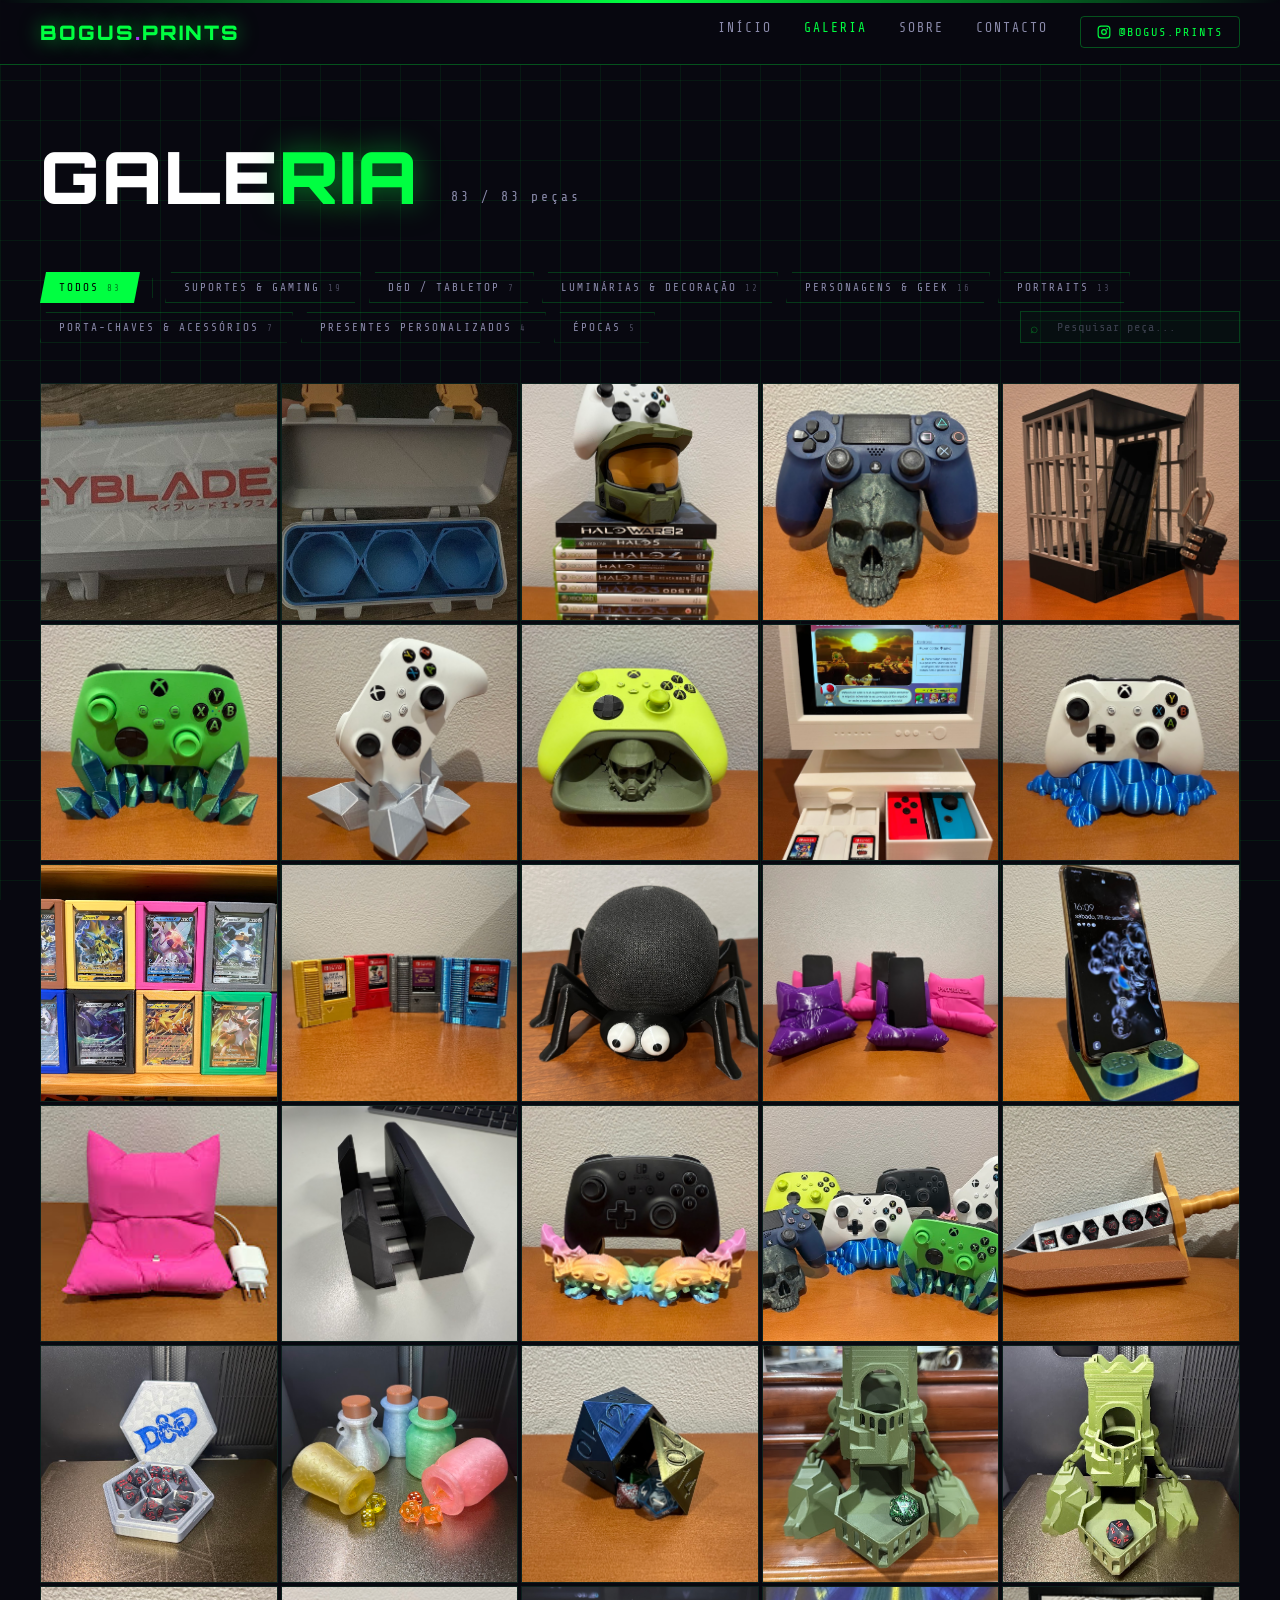
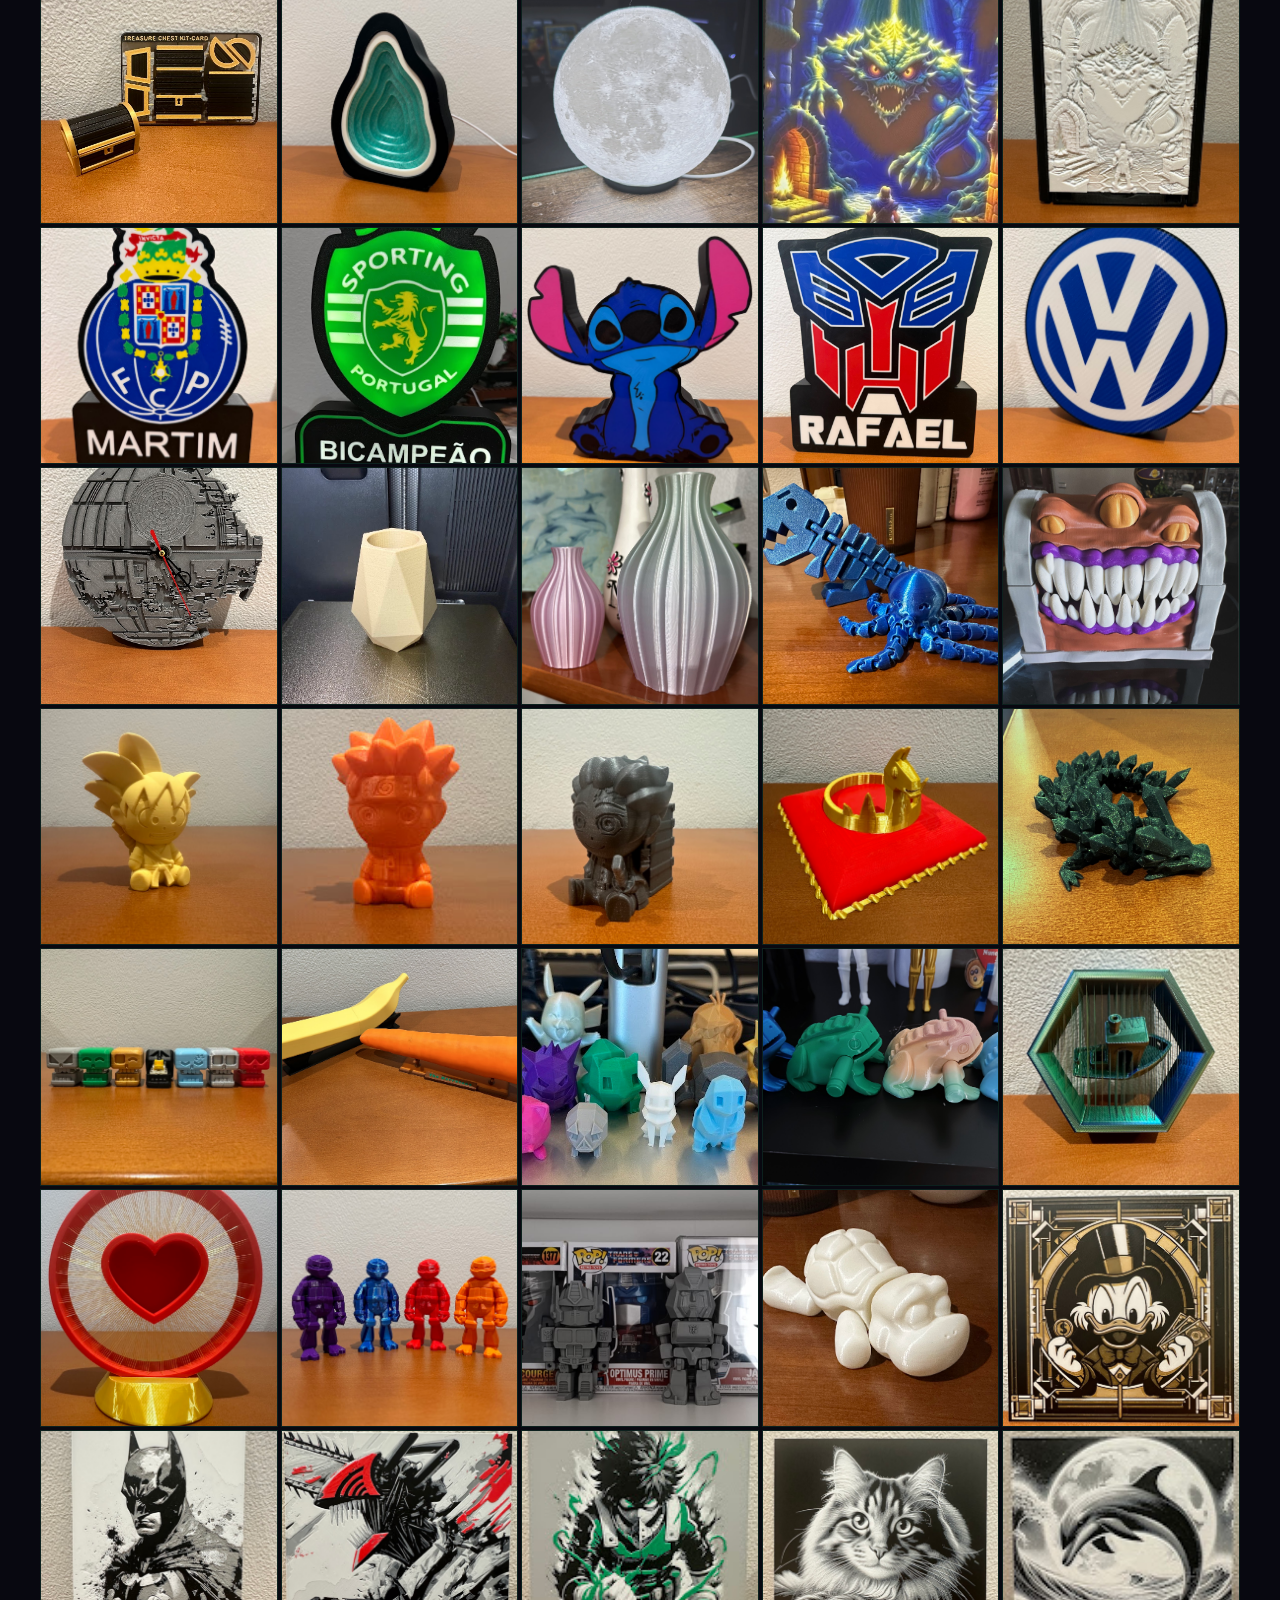
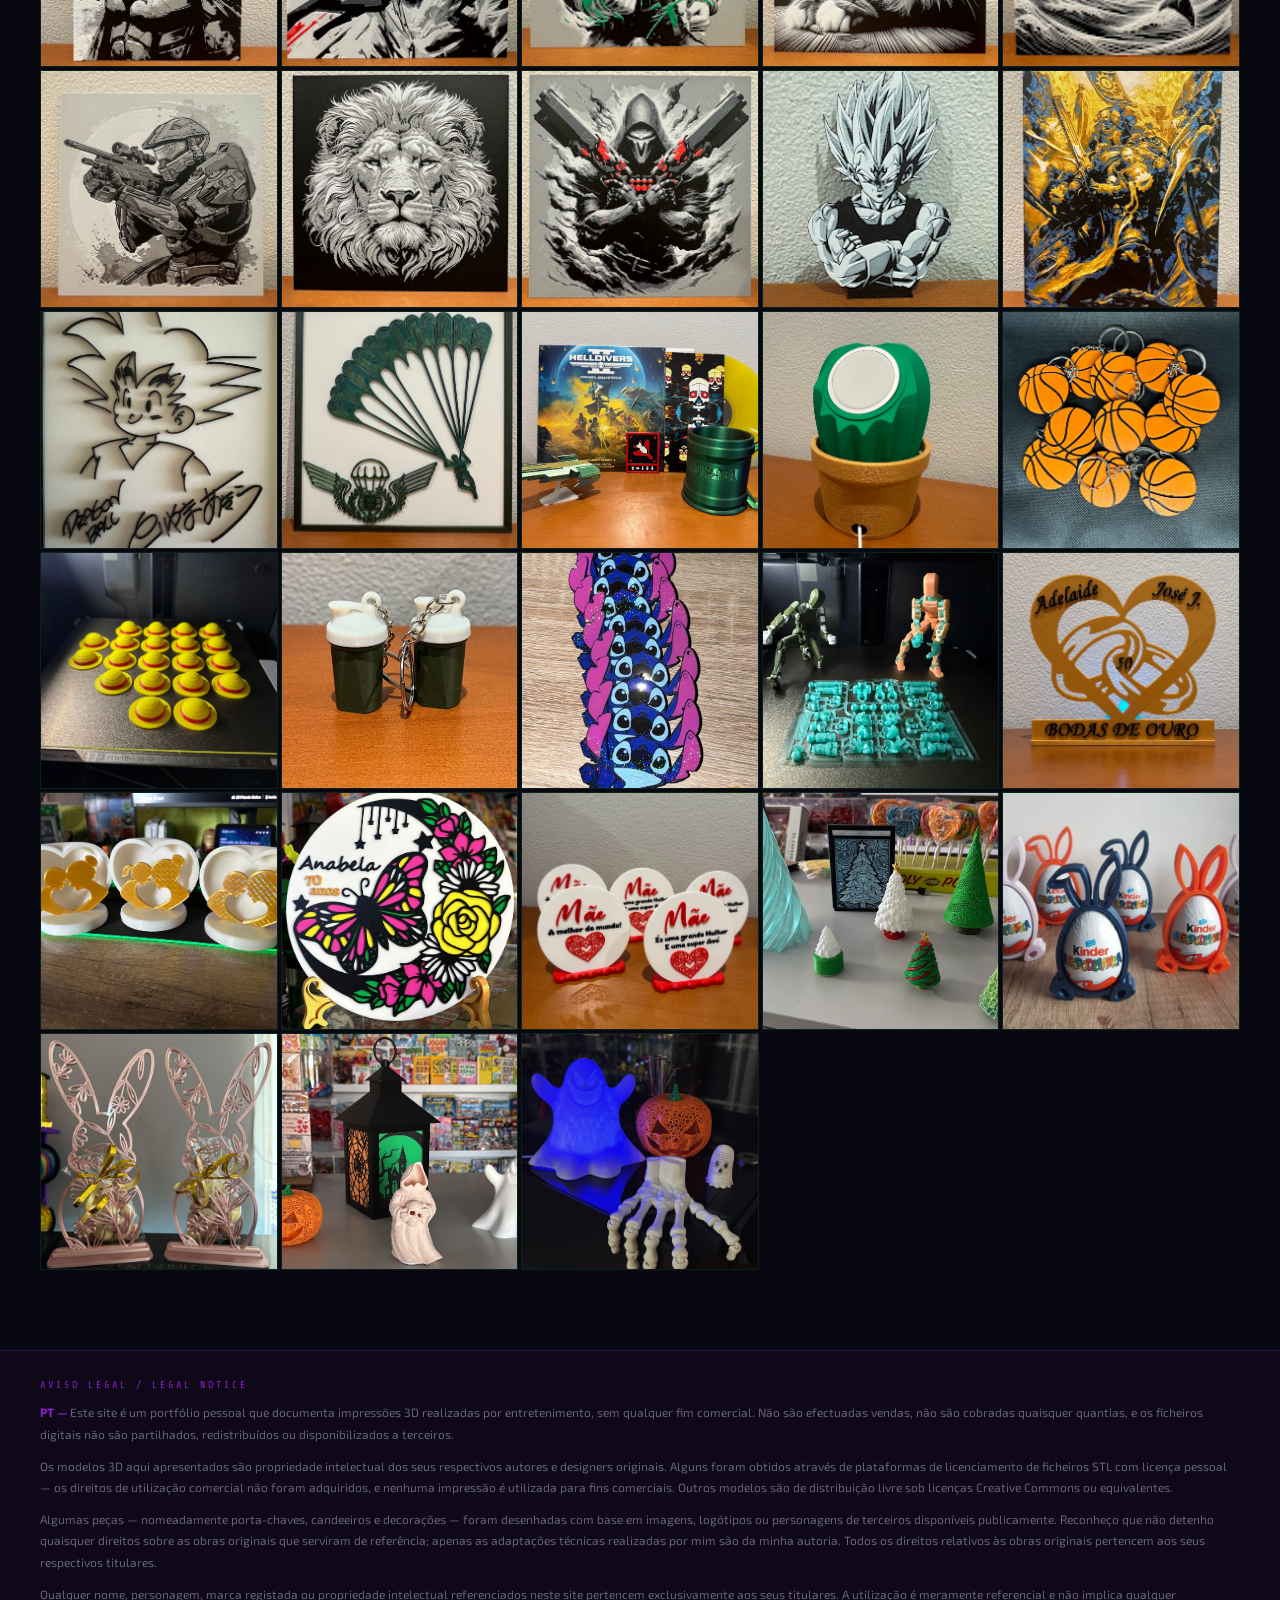
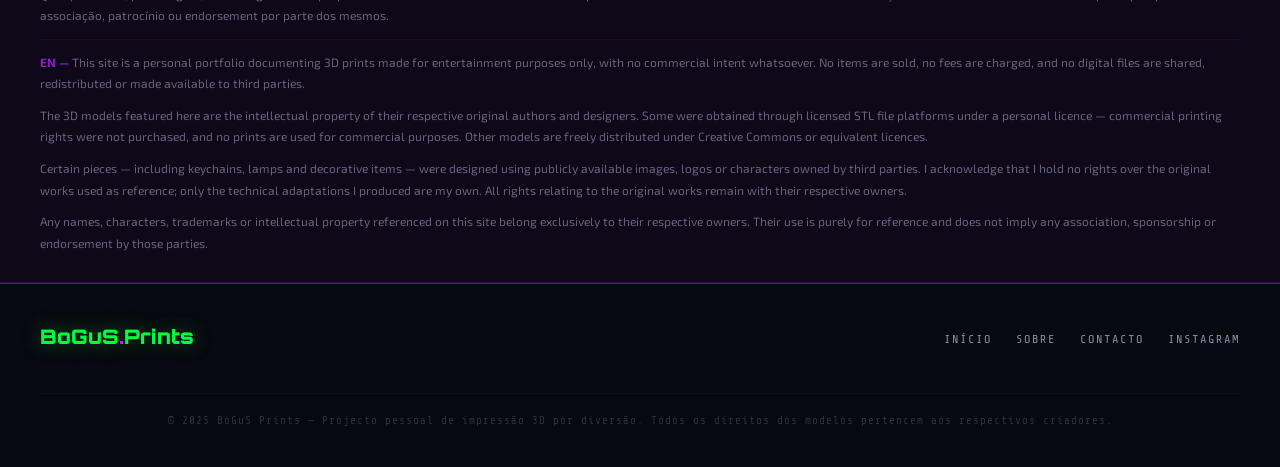
==== commit f857c502: "Add files via upload" ====
--- a/galeria.html
+++ b/galeria.html
@@ -90,7 +90,7 @@
   .gallery-wrap { position:relative; z-index:1; max-width:1400px; margin:0 auto; padding:0 40px 80px; }
   .gallery-grid {
     display:grid;
-    grid-template-columns:repeat(auto-fill, minmax(280px,1fr));
+    grid-template-columns:repeat(auto-fill, minmax(200px,1fr));
     gap:3px;
   }
   .gallery-item {
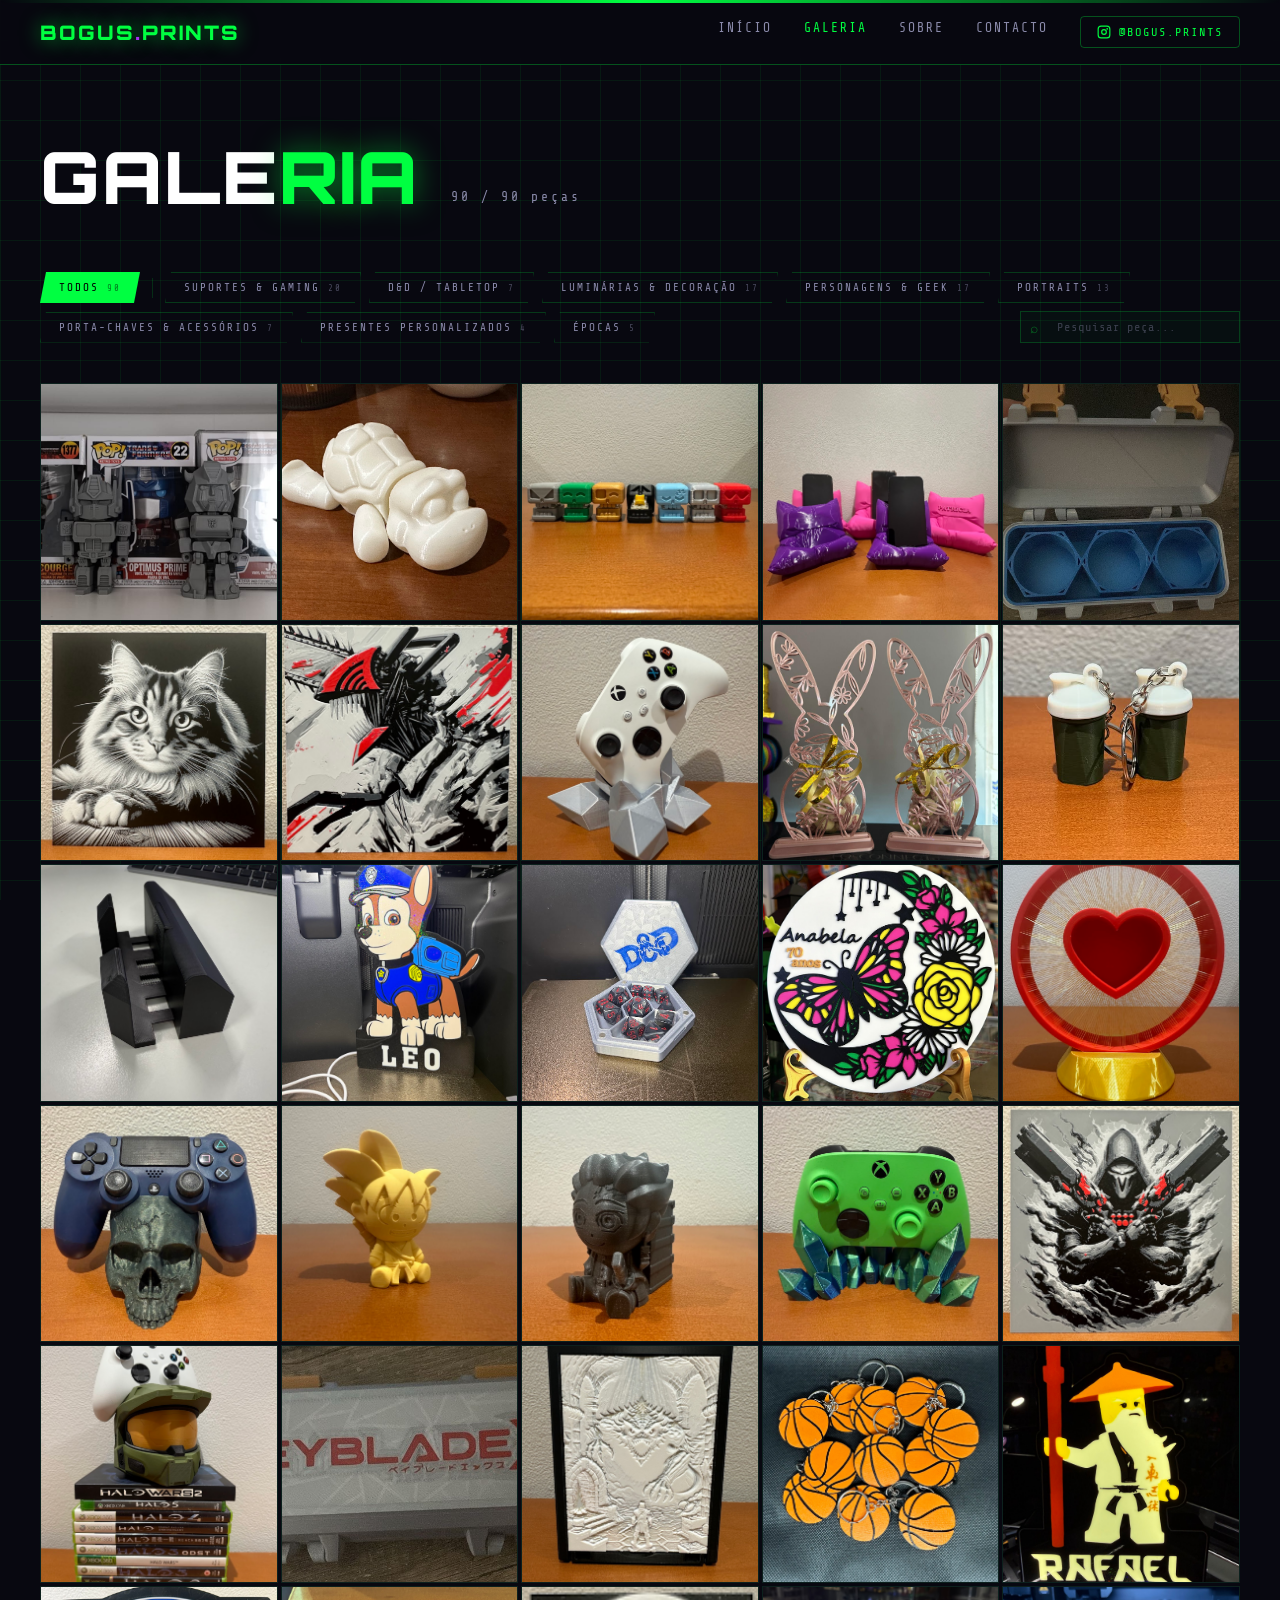
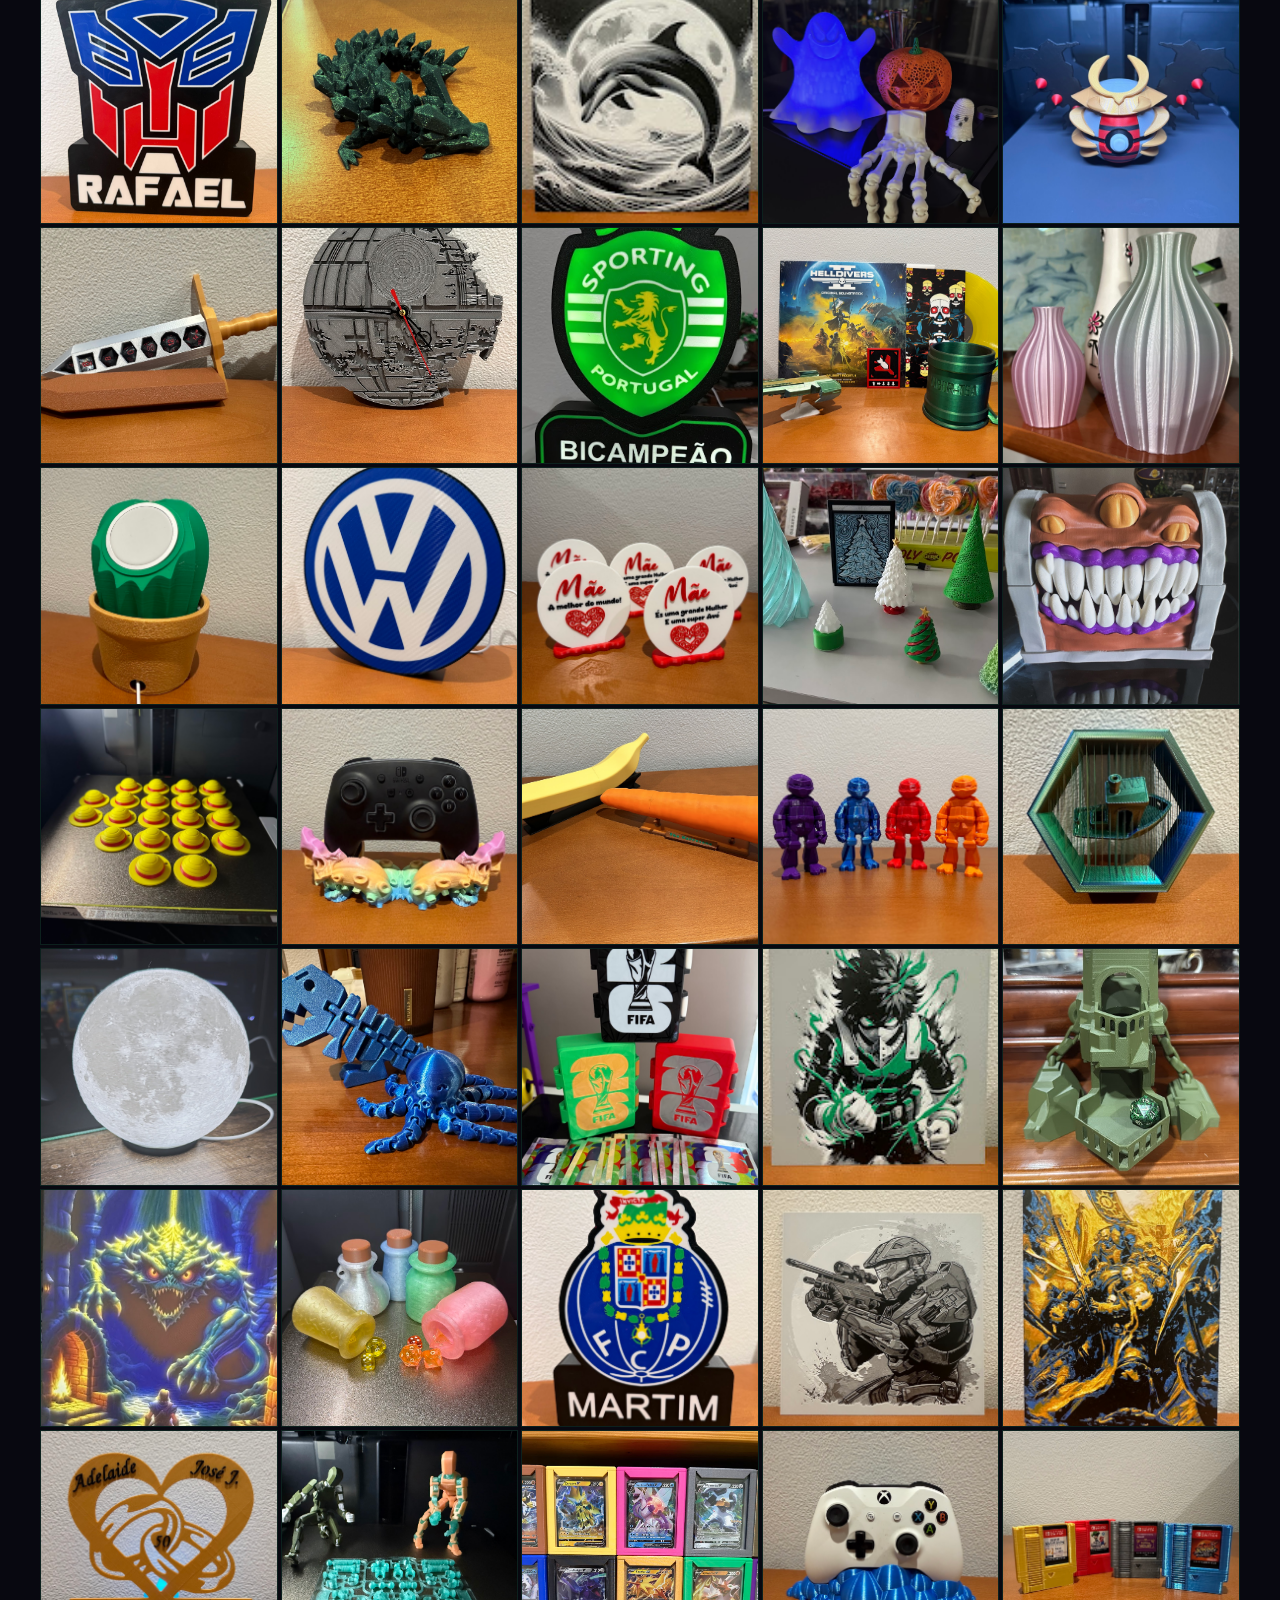
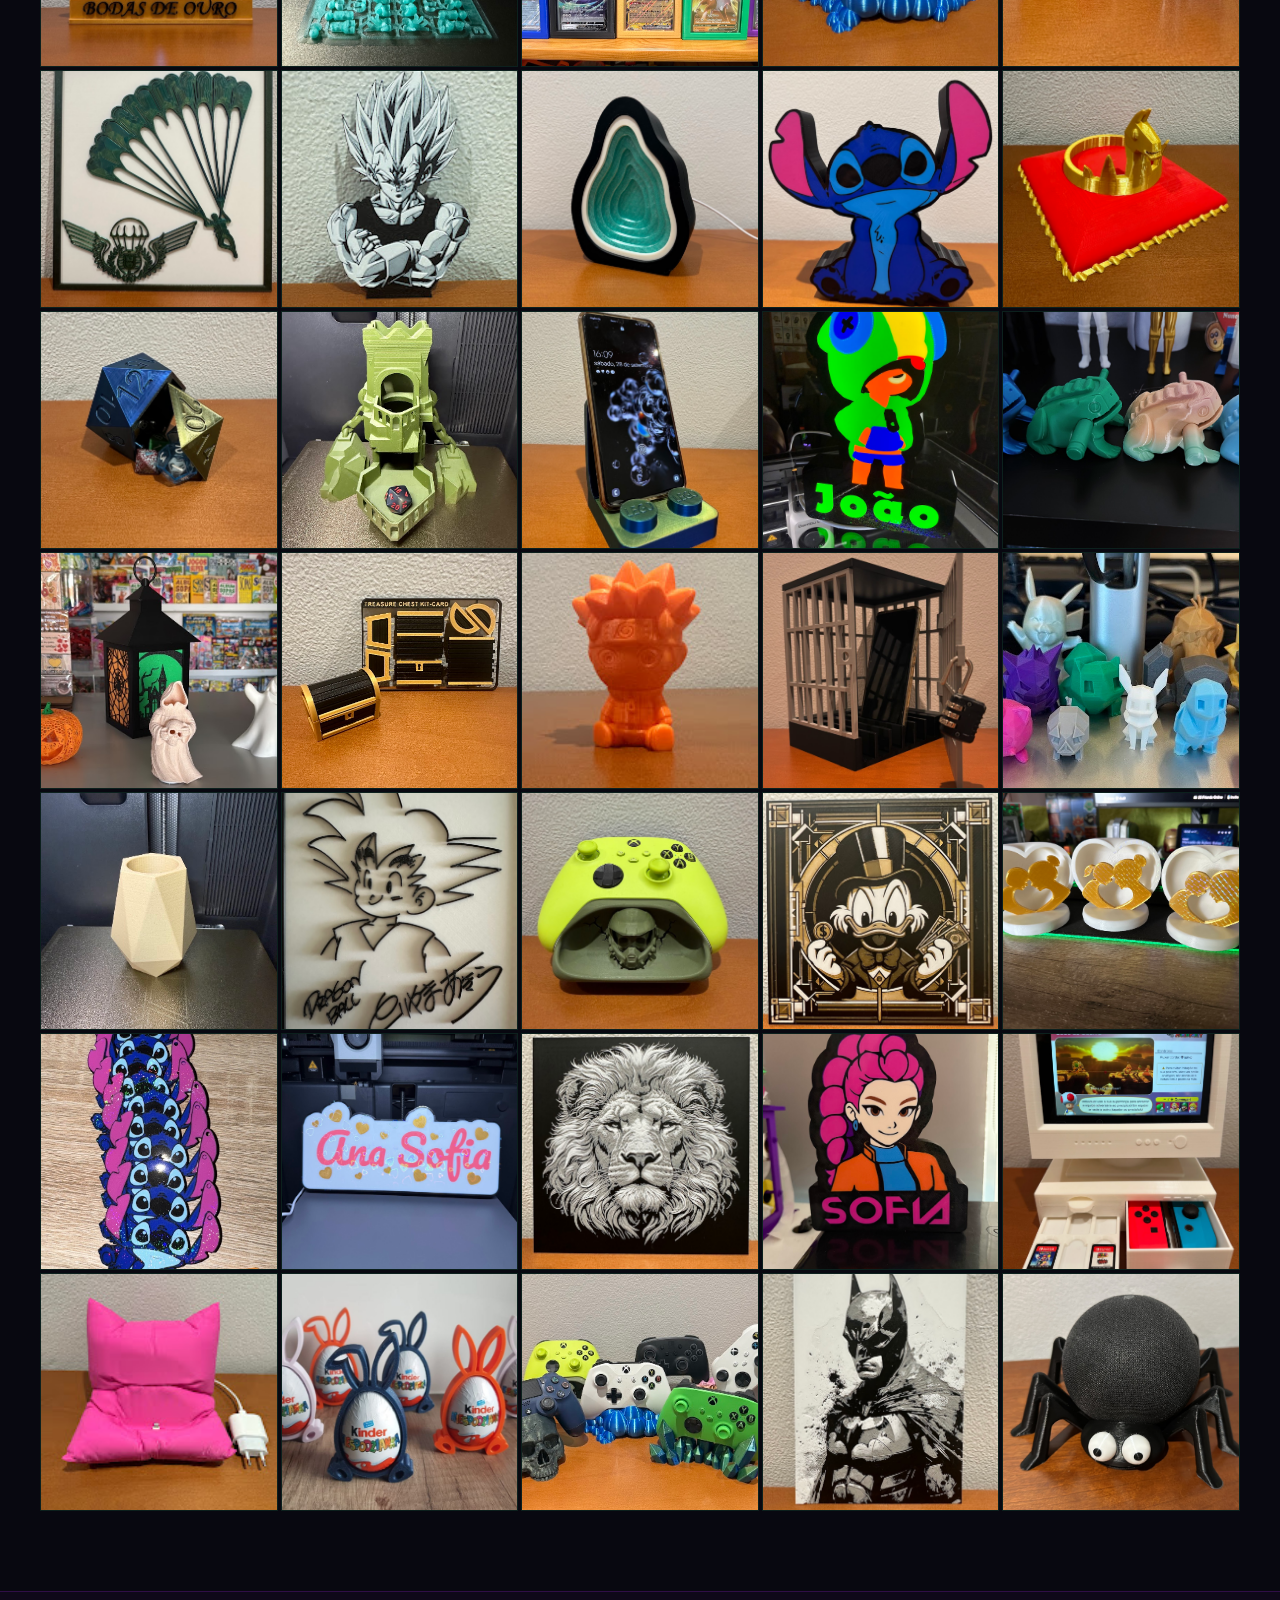
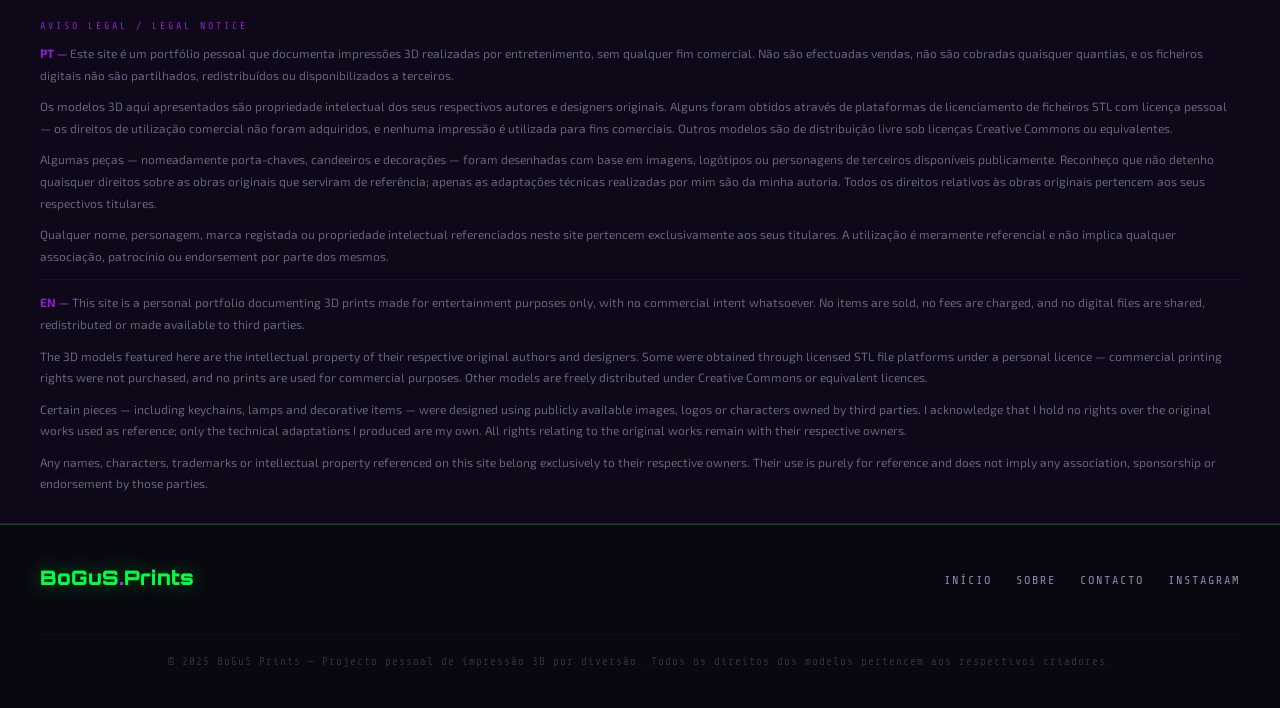
==== commit 336e3d80: "Baralhar galeria aleatoriamente e corrigir contagem de peças - galeria.html: baralha a ordem das peç" ====
--- a/galeria.html
+++ b/galeria.html
@@ -313,8 +313,18 @@
       '<div style="grid-column:1/-1;padding:80px;text-align:center;font-family:\'Share Tech Mono\',monospace;font-size:13px;color:rgba(255,80,80,.6);letter-spacing:2px;">galeria.json não encontrado.</div>';
     return;
   }
+  baralharItens(todosItens);
   construirFiltros();
   aplicarFiltros();
+}
+
+// Fisher-Yates: baralha o array in-place, ordem diferente a cada carregamento da página
+function baralharItens(arr) {
+  for (let i = arr.length - 1; i > 0; i--) {
+    const j = Math.floor(Math.random() * (i + 1));
+    [arr[i], arr[j]] = [arr[j], arr[i]];
+  }
+  return arr;
 }
 
 function construirFiltros() {
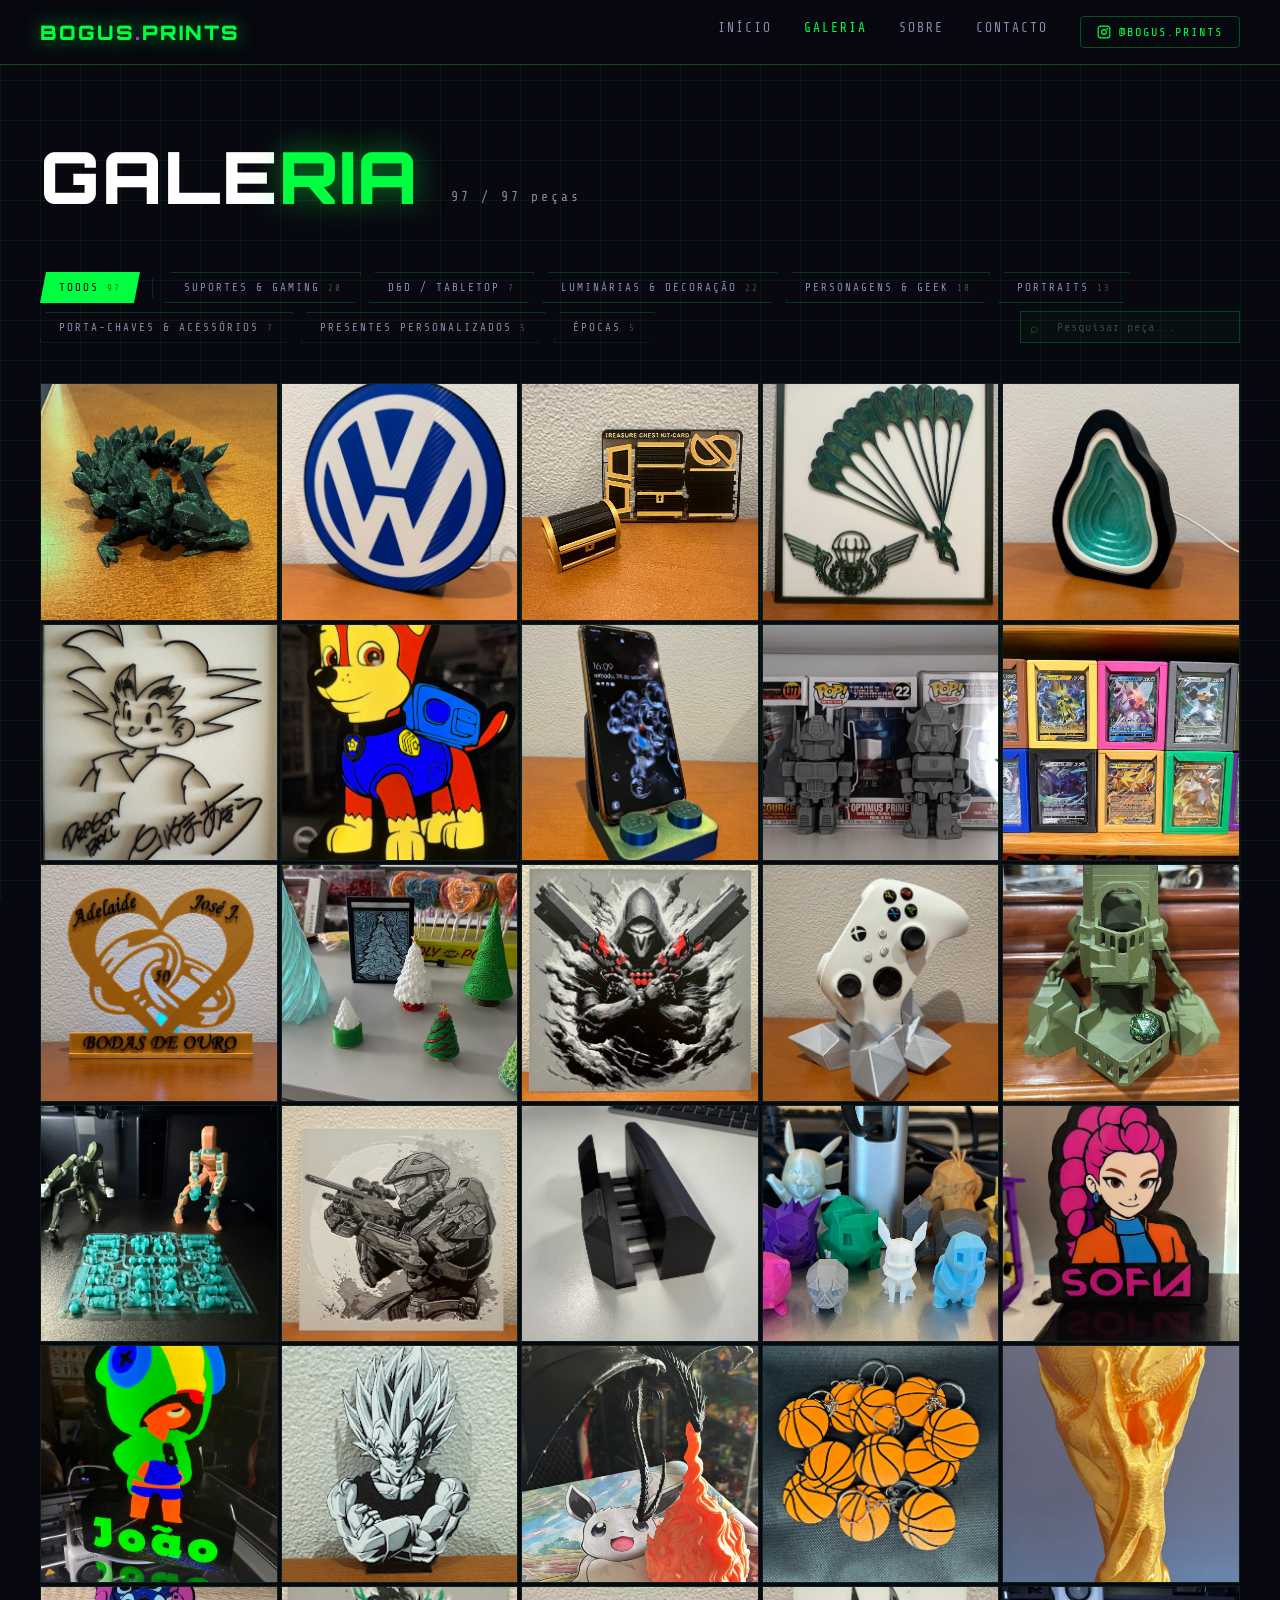
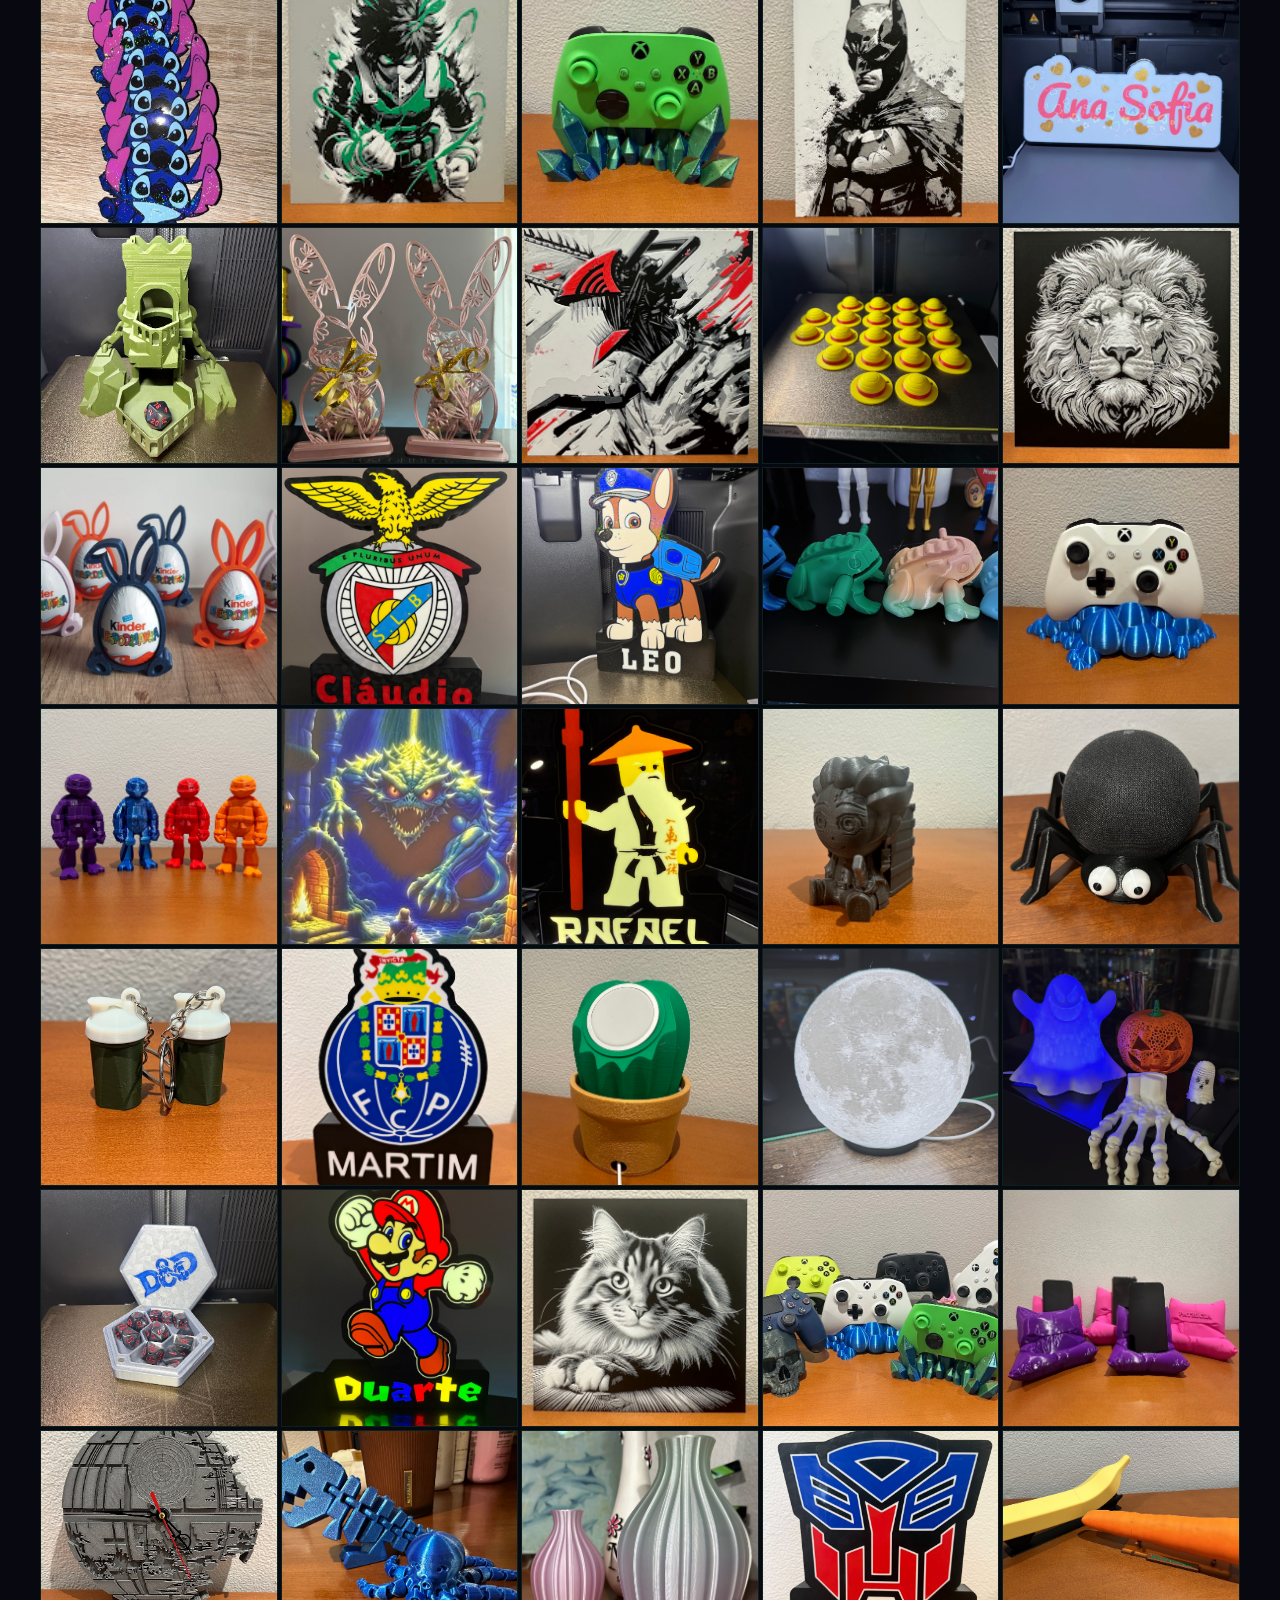
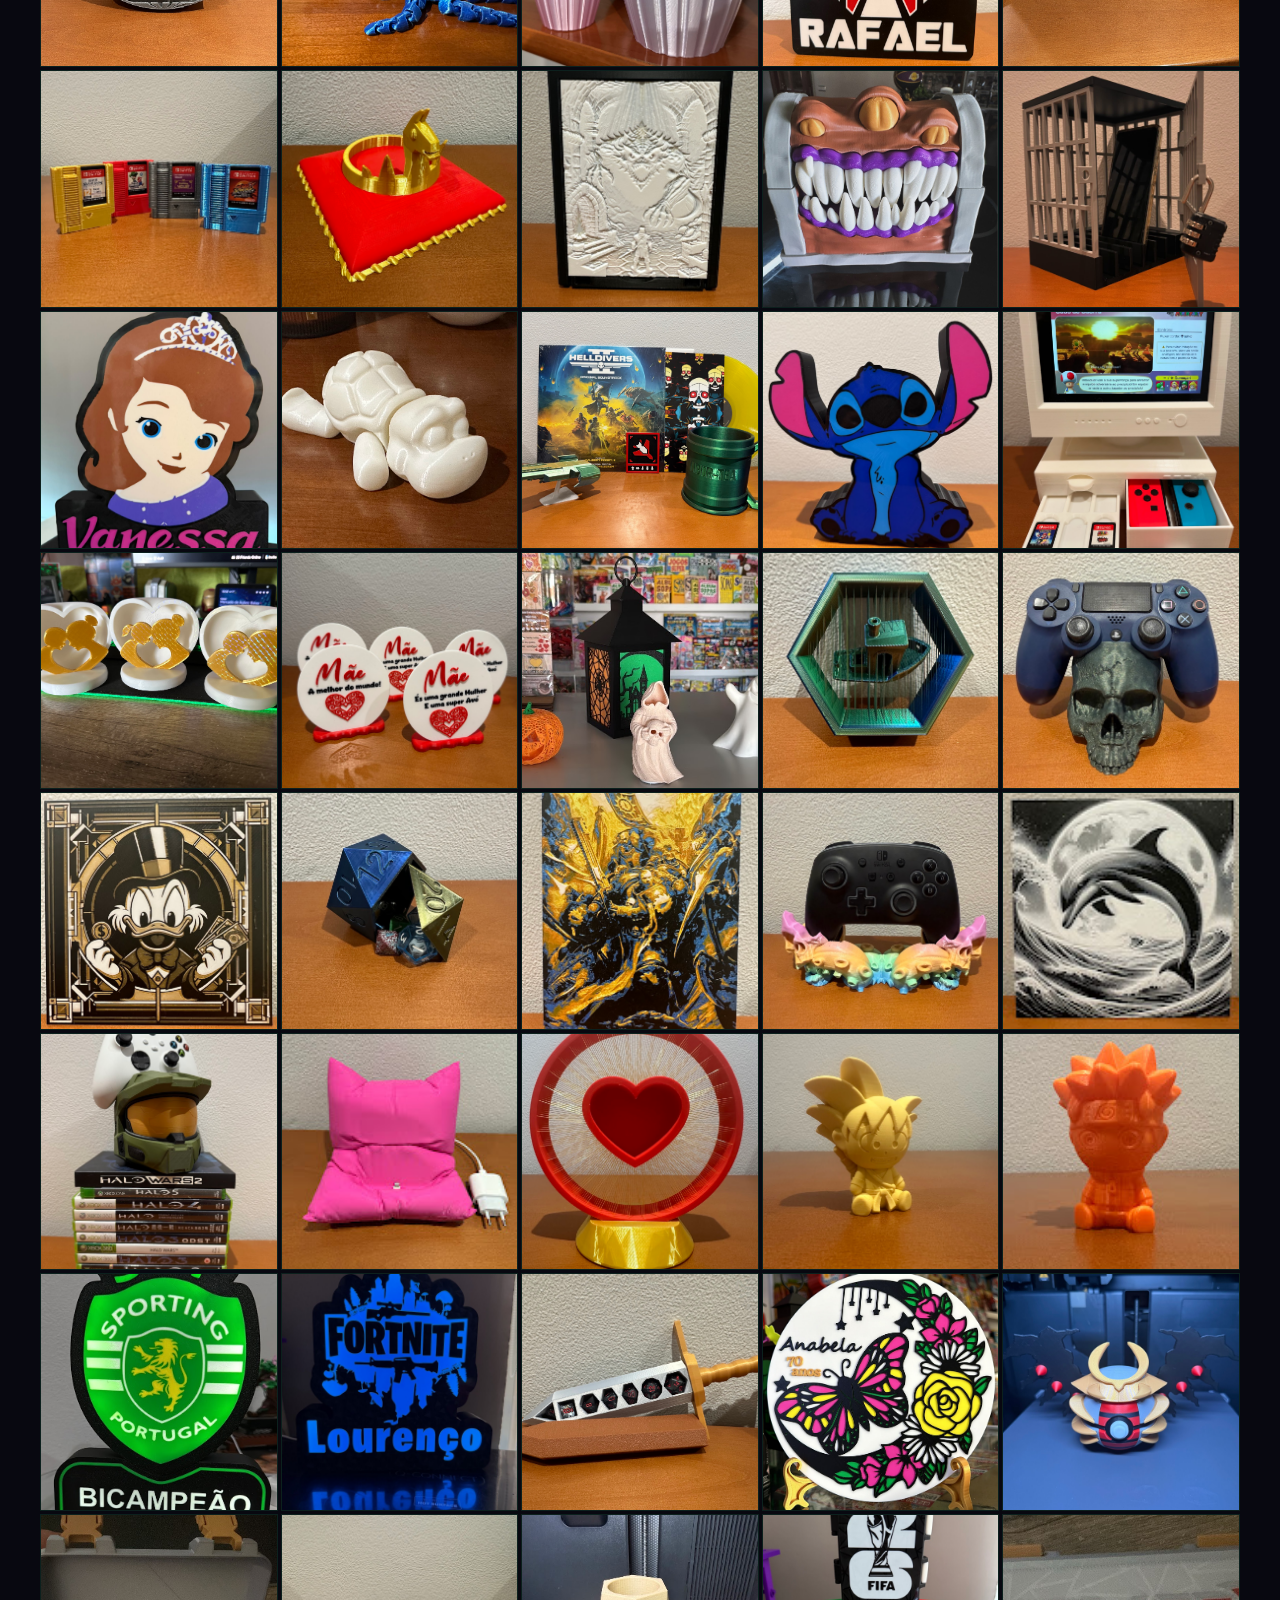
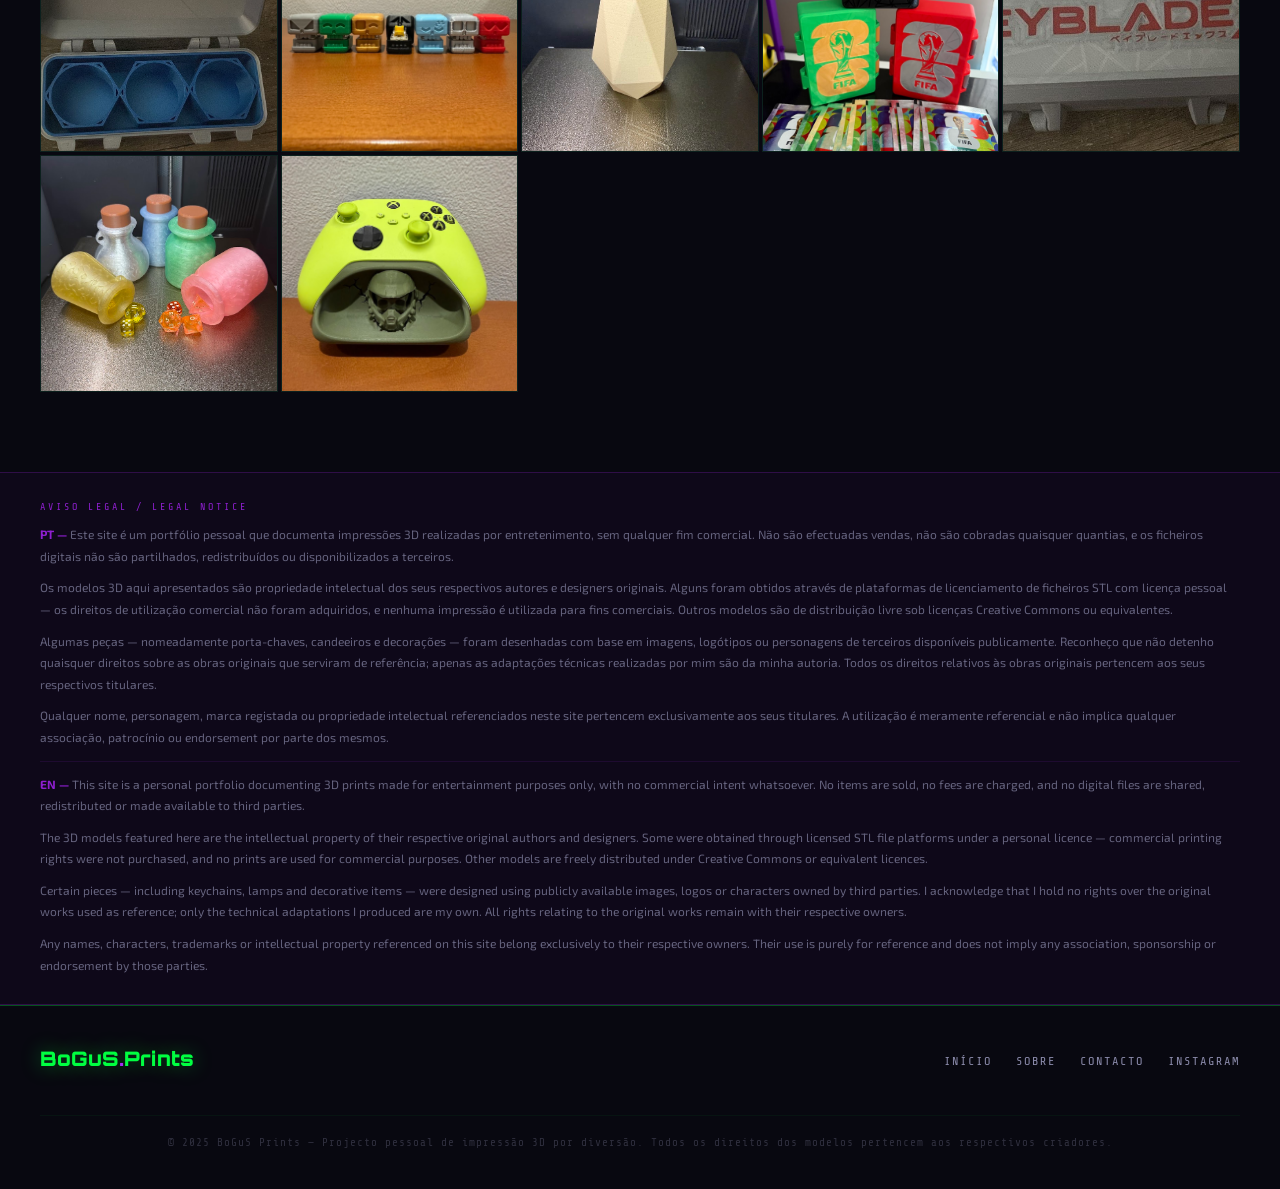
==== commit dab4c0b2: "Remover efeito de scanline verde animada Vários visitantes reportaram que a linha verde a percorrer " ====
--- a/galeria.html
+++ b/galeria.html
@@ -27,12 +27,6 @@
     background-image: linear-gradient(var(--grid-color) 1px, transparent 1px), linear-gradient(90deg, var(--grid-color) 1px, transparent 1px);
     background-size: 40px 40px; pointer-events: none; z-index: 0;
   }
-  body::after {
-    content: ''; position: fixed; top:0; left:0; width:100%; height:3px;
-    background: linear-gradient(90deg, transparent, var(--neon-green), transparent);
-    animation: scan 4s linear infinite; pointer-events: none; z-index: 999;
-  }
-  @keyframes scan { 0%{top:0;opacity:1} 90%{opacity:.6} 100%{top:100vh;opacity:0} }
 
   /* NAV */
   nav {
